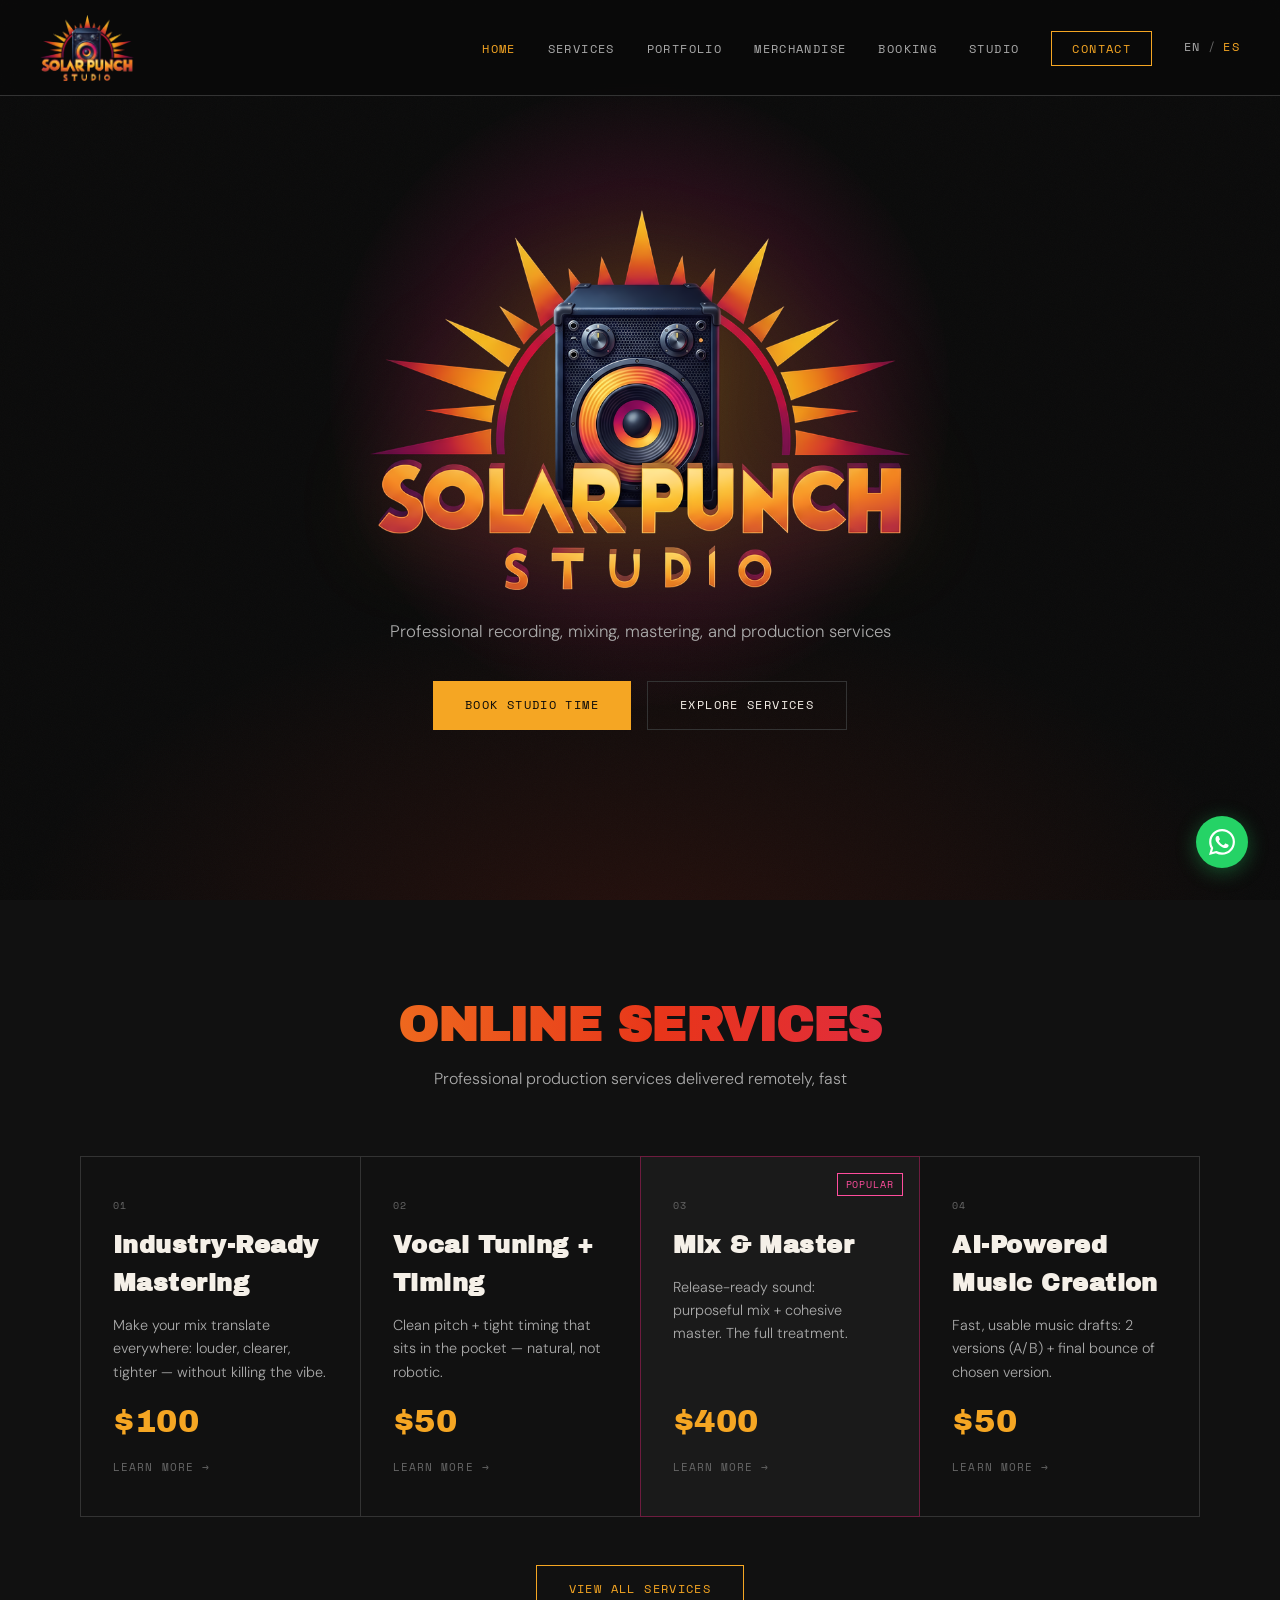
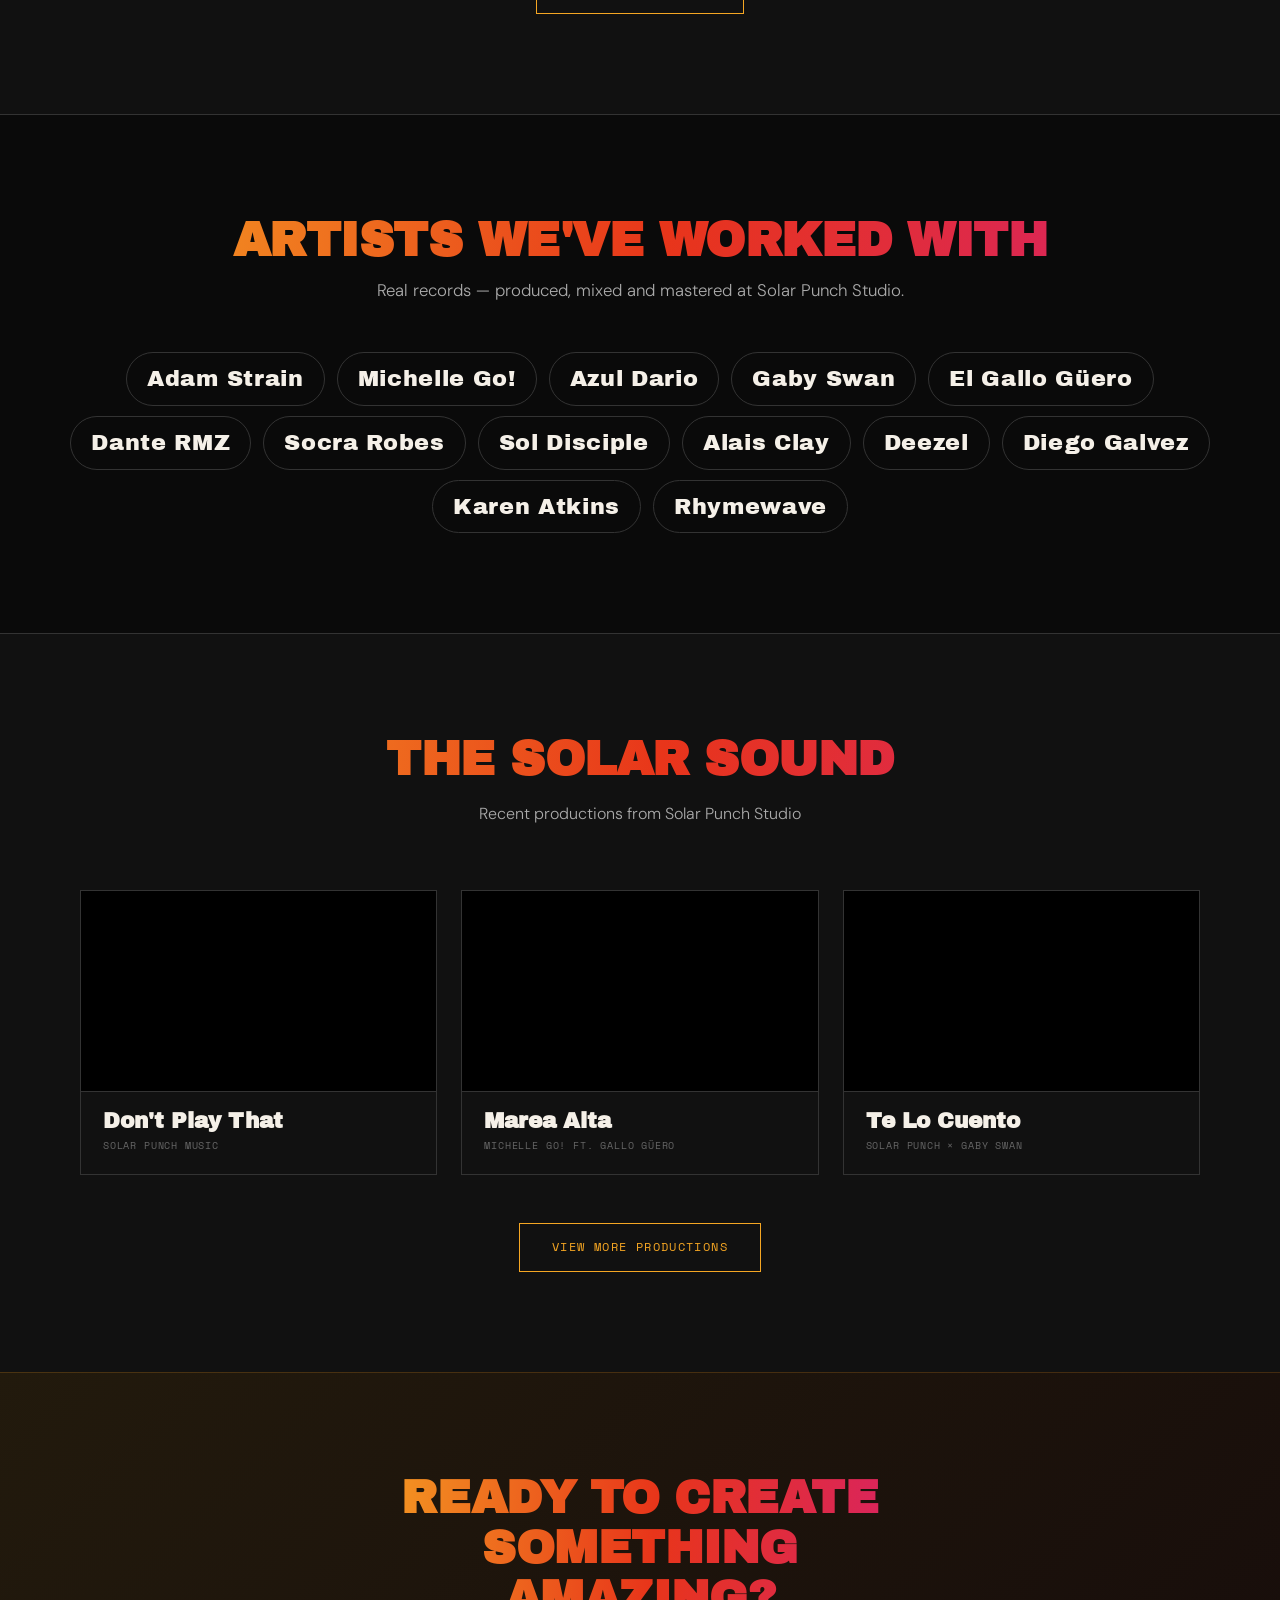
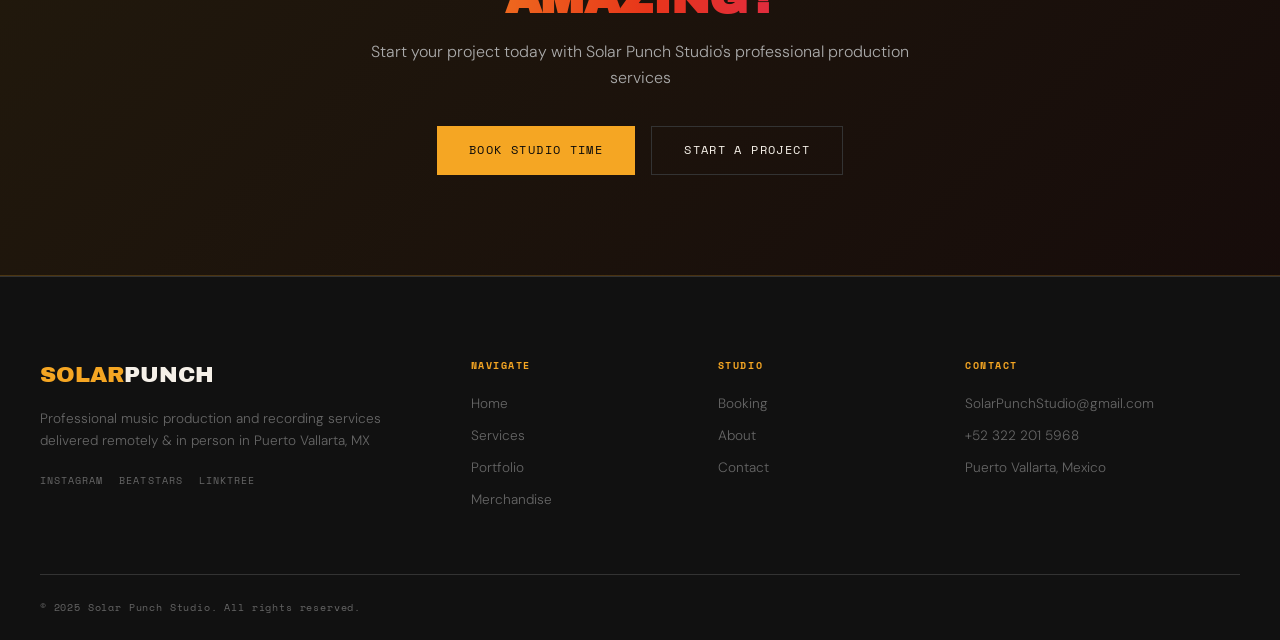
==== files/es/index.html @ df4751aa "Add Spanish mirror (/es/), EN/ES nav toggle, hreflang + sitemap - /es/ mirror of all 6 pages (Englis" ====
<!DOCTYPE html>
<html lang="es">
<head>
  <!-- SPANISH MIRROR — TODO: translate copy (currently English placeholder) -->
  <meta charset="UTF-8" />
  <meta name="viewport" content="width=device-width, initial-scale=1.0" />
  <link rel="canonical" href="https://solarpunchmusic.com/es/" />
  <link rel="alternate" hreflang="en" href="https://solarpunchmusic.com/" />
  <link rel="alternate" hreflang="es" href="https://solarpunchmusic.com/es/" />
  <link rel="alternate" hreflang="x-default" href="https://solarpunchmusic.com/" />
  <title>Solar Punch Studio — Professional Music Production | Puerto Vallarta</title>
  <meta name="description" content="Studio-quality beats, mixing, and mastering services. Remote & in-person production from Puerto Vallarta, MX. Hip-Hop, Música Mexicana, Pop, Indie, Trap & more." />
  <link rel="icon" href="../favicon.ico?v=2" sizes="any" />
  <link rel="icon" type="image/png" sizes="32x32" href="../favicon-32.png?v=2" />
  <link rel="icon" type="image/png" sizes="16x16" href="../favicon-16.png?v=2" />
  <link rel="apple-touch-icon" href="../apple-touch-icon.png?v=2" />
  <link rel="preconnect" href="https://fonts.googleapis.com" />
  <link rel="preconnect" href="https://fonts.gstatic.com" crossorigin />
  <link href="https://fonts.googleapis.com/css2?family=Archivo+Black&family=DM+Sans:ital,opsz,wght@0,9..40,300;0,9..40,400;0,9..40,500;1,9..40,300&family=Space+Mono:ital,wght@0,400;0,700;1,400&display=swap" rel="stylesheet" />
  <link rel="stylesheet" href="../style.css?v=2" />
  <style>
    .sound-card {
      border: 1px solid var(--border);
      background: var(--off-black);
      overflow: hidden;
      display: flex; flex-direction: column;
      transition: border-color var(--transition), transform var(--transition);
    }
    .sound-card:hover { border-color: var(--sun); transform: translateY(-4px); }
    .sound-video { position: relative; width: 100%; padding-top: 56.25%; background: #000; border-bottom: 1px solid var(--border); }
    .sound-video iframe { position: absolute; inset: 0; width: 100%; height: 100%; border: 0; }
    .sound-info { padding: 18px 22px 20px; }
    .sound-info h4 { font-family: var(--font-display); font-size: 1.35rem; line-height: 1.05; margin-bottom: 5px; }
    .sound-info p { font-family: var(--font-mono); font-size: 0.64rem; letter-spacing: 0.08em; color: var(--muted); text-transform: uppercase; }
    .artist-strip {
      display: flex; flex-wrap: wrap; justify-content: center;
      gap: 10px 12px; margin-top: 48px;
    }
    .artist-strip span {
      font-family: var(--font-display);
      font-size: 1.4rem; letter-spacing: 0.03em;
      color: var(--white);
      padding: 8px 20px;
      border: 1px solid var(--border);
      border-radius: 100px;
      transition: border-color var(--transition), color var(--transition);
    }
    .artist-strip span:hover { border-color: var(--sun); color: var(--sun); }
  </style>
</head>
<body>

  <!-- NAV -->
  <nav class="nav" id="nav">
    <a href="index.html" class="nav-logo" aria-label="Solar Punch Studio — home">
      <img src="../logo-full.png?v=2" alt="Solar Punch Studio" />
    </a>
    <button class="nav-toggle" id="navToggle" aria-label="Menu">
      <span></span><span></span><span></span>
    </button>
    <ul class="nav-links" id="navLinks">
      <li><a href="index.html" class="active">Home</a></li>
      <li><a href="services.html">Services</a></li>
      <li><a href="portfolio.html">Portfolio</a></li>
      <li><a href="https://www.supportthecreators.com" target="_blank" rel="noopener">Merchandise</a></li>
      <li><a href="booking.html">Booking</a></li>
      <li><a href="about.html">Studio</a></li>
      <li><a href="contact.html" class="nav-cta">Contact</a></li>
      <li class="nav-lang"><a href="../index.html">EN</a><span class="lang-sep">/</span><span class="lang-on">ES</span></li>
    </ul>
  </nav>

  <!-- HERO -->
  <section class="hero">
    <div class="hero-bg">
      <div class="hero-glow"></div>
      <div class="grain"></div>
    </div>
    <div class="hero-content">
      <h1 class="hero-title hero-logo">
        <img src="../logo-full.png?v=2" alt="Solar Punch Studio" width="540" height="380" />
      </h1>
      <p class="hero-sub">Professional recording, mixing, mastering, and production services</p>
      <div class="hero-actions">
        <a href="booking.html" class="btn btn-primary">Book Studio Time</a>
        <a href="services.html" class="btn btn-ghost">Explore Services</a>
      </div>
    </div>
  </section>

  <!-- SERVICES PREVIEW -->
  <div class="band-soft">
  <section class="section services-preview">
    <div class="section-header">
      <h2 class="section-title">Online Services</h2>
      <p class="section-sub">Professional production services delivered remotely, fast</p>
    </div>
    <div class="services-grid">
      <div class="service-card">
        <div class="service-num">01</div>
        <h3>Industry-Ready Mastering</h3>
        <p>Make your mix translate everywhere: louder, clearer, tighter — without killing the vibe.</p>
        <div class="service-price">$100</div>
        <a href="services.html" class="service-link">Learn more →</a>
      </div>
      <div class="service-card">
        <div class="service-num">02</div>
        <h3>Vocal Tuning + Timing</h3>
        <p>Clean pitch + tight timing that sits in the pocket — natural, not robotic.</p>
        <div class="service-price">$50</div>
        <a href="services.html" class="service-link">Learn more →</a>
      </div>
      <div class="service-card featured">
        <div class="service-num">03</div>
        <h3>Mix &amp; Master</h3>
        <p>Release-ready sound: purposeful mix + cohesive master. The full treatment.</p>
        <div class="service-price">$400</div>
        <a href="services.html" class="service-link">Learn more →</a>
      </div>
      <div class="service-card">
        <div class="service-num">04</div>
        <h3>AI-Powered Music Creation</h3>
        <p>Fast, usable music drafts: 2 versions (A/B) + final bounce of chosen version.</p>
        <div class="service-price">$50</div>
        <a href="services.html" class="service-link">Learn more →</a>
      </div>
    </div>
    <div class="section-cta">
      <a href="services.html" class="btn btn-outline">View All Services</a>
    </div>
  </section>
  </div>

  <!-- TRUSTED BY -->
  <section class="trusted">
    <div class="trusted-inner">
      <h2 class="section-title">Artists We've Worked With</h2>
      <p class="trusted-lead">Real records — produced, mixed and mastered at Solar Punch Studio.</p>
      <div class="artist-strip">
        <span>Adam Strain</span>
        <span>Michelle Go!</span>
        <span>Azul Dario</span>
        <span>Gaby Swan</span>
        <span>El Gallo Güero</span>
        <span>Dante RMZ</span>
        <span>Socra Robes</span>
        <span>Sol Disciple</span>
        <span>Alais Clay</span>
        <span>Deezel</span>
        <span>Diego Galvez</span>
        <span>Karen Atkins</span>
        <span>Rhymewave</span>
      </div>
    </div>
  </section>

  <!-- PORTFOLIO PREVIEW -->
  <div class="band-soft">
  <section class="section portfolio-preview">
    <div class="section-header">
      <h2 class="section-title">The Solar Sound</h2>
      <p class="section-sub">Recent productions from Solar Punch Studio</p>
    </div>
    <div class="portfolio-grid">
      <div class="sound-card">
        <div class="sound-video">
          <iframe src="https://www.youtube-nocookie.com/embed/-35cdhYy2c4" title="Don't Play That — Solar Punch Music" loading="lazy" allow="accelerometer; autoplay; clipboard-write; encrypted-media; gyroscope; picture-in-picture" allowfullscreen></iframe>
        </div>
        <div class="sound-info">
          <h4>Don't Play That</h4>
          <p>Solar Punch Music</p>
        </div>
      </div>
      <div class="sound-card">
        <div class="sound-video">
          <iframe src="https://www.youtube-nocookie.com/embed/tIAr6CQcJ4I" title="Marea Alta — Michelle Go! Ft. Gallo Güero" loading="lazy" allow="accelerometer; autoplay; clipboard-write; encrypted-media; gyroscope; picture-in-picture" allowfullscreen></iframe>
        </div>
        <div class="sound-info">
          <h4>Marea Alta</h4>
          <p>Michelle Go! Ft. Gallo Güero</p>
        </div>
      </div>
      <div class="sound-card">
        <div class="sound-video">
          <iframe src="https://www.youtube-nocookie.com/embed/Os_IXyhK_pM" title="Te Lo Cuento — Solar Punch x Gaby Swan x Azul Dario x El Gallo Güero" loading="lazy" allow="accelerometer; autoplay; clipboard-write; encrypted-media; gyroscope; picture-in-picture" allowfullscreen></iframe>
        </div>
        <div class="sound-info">
          <h4>Te Lo Cuento</h4>
          <p>Solar Punch × Gaby Swan</p>
        </div>
      </div>
    </div>
    <div class="section-cta">
      <a href="portfolio.html" class="btn btn-outline">View More Productions</a>
    </div>
  </section>
  </div>

  <!-- CTA BANNER -->
  <section class="cta-banner">
    <div class="cta-banner-inner">
      <h2>Ready to Create Something Amazing?</h2>
      <p>Start your project today with Solar Punch Studio's professional production services</p>
      <div class="cta-actions">
        <a href="booking.html" class="btn btn-primary">Book Studio Time</a>
        <a href="contact.html" class="btn btn-ghost">Start a Project</a>
      </div>
    </div>
  </section>

  <!-- FOOTER -->
  <footer class="footer">
    <div class="footer-inner">
      <div class="footer-brand">
        <span class="logo-solar">SOLAR</span><span class="logo-punch">PUNCH</span>
        <p>Professional music production and recording services delivered remotely &amp; in person in Puerto Vallarta, MX</p>
        <div class="footer-social">
          <a href="https://instagram.com/solarpunchstudio" target="_blank" rel="noopener">Instagram</a>
          <a href="https://beatstars.com/SolarPunchStudio" target="_blank" rel="noopener">BeatStars</a>
          <a href="https://linktr.ee/SolarPunch" target="_blank" rel="noopener">Linktree</a>
        </div>
      </div>
      <div class="footer-col">
        <h5>Navigate</h5>
        <ul>
          <li><a href="index.html">Home</a></li>
          <li><a href="services.html">Services</a></li>
          <li><a href="portfolio.html">Portfolio</a></li>
          <li><a href="https://www.supportthecreators.com" target="_blank" rel="noopener">Merchandise</a></li>
        </ul>
      </div>
      <div class="footer-col">
        <h5>Studio</h5>
        <ul>
          <li><a href="booking.html">Booking</a></li>
          <li><a href="about.html">About</a></li>
          <li><a href="contact.html">Contact</a></li>
        </ul>
      </div>
      <div class="footer-col">
        <h5>Contact</h5>
        <ul>
          <li><a href="mailto:SolarPunchStudio@gmail.com">SolarPunchStudio@gmail.com</a></li>
          <li><a href="https://wa.me/523222015968" target="_blank" rel="noopener">+52 322 201 5968</a></li>
          <li>Puerto Vallarta, Mexico</li>
        </ul>
      </div>
    </div>
    <div class="footer-bottom">
      <p>© 2025 Solar Punch Studio. All rights reserved.</p>
    </div>
  </footer>

  <!-- WHATSAPP FLOAT -->
  <a href="https://wa.me/523222015968?text=Hi%20Solar%20Punch%20Studio%2C%20I%27m%20interested%20in%20your%20services" class="wa-float" target="_blank" rel="noopener" aria-label="WhatsApp">
    <svg viewBox="0 0 24 24" fill="currentColor"><path d="M17.472 14.382c-.297-.149-1.758-.867-2.03-.967-.273-.099-.471-.148-.67.15-.197.297-.767.966-.94 1.164-.173.199-.347.223-.644.075-.297-.15-1.255-.463-2.39-1.475-.883-.788-1.48-1.761-1.653-2.059-.173-.297-.018-.458.13-.606.134-.133.298-.347.446-.52.149-.174.198-.298.298-.497.099-.198.05-.371-.025-.52-.075-.149-.669-1.612-.916-2.207-.242-.579-.487-.5-.669-.51-.173-.008-.371-.01-.57-.01-.198 0-.52.074-.792.372-.272.297-1.04 1.016-1.04 2.479 0 1.462 1.065 2.875 1.213 3.074.149.198 2.096 3.2 5.077 4.487.709.306 1.262.489 1.694.625.712.227 1.36.195 1.871.118.571-.085 1.758-.719 2.006-1.413.248-.694.248-1.289.173-1.413-.074-.124-.272-.198-.57-.347m-5.421 7.403h-.004a9.87 9.87 0 01-5.031-1.378l-.361-.214-3.741.982.998-3.648-.235-.374a9.86 9.86 0 01-1.51-5.26c.001-5.45 4.436-9.884 9.888-9.884 2.64 0 5.122 1.03 6.988 2.898a9.825 9.825 0 012.893 6.994c-.003 5.45-4.437 9.884-9.885 9.884m8.413-18.297A11.815 11.815 0 0012.05 0C5.495 0 .16 5.335.157 11.892c0 2.096.547 4.142 1.588 5.945L.057 24l6.305-1.654a11.882 11.882 0 005.683 1.448h.005c6.554 0 11.89-5.335 11.893-11.893a11.821 11.821 0 00-3.48-8.413z"/></svg>
  </a>

  <script src="../main.js?v=2"></script>
</body>
</html>
---- files/style.css ----
/* ============================================
   SOLAR PUNCH STUDIO — style.css
   ============================================ */

:root {
  --black:     #0a0a0a;
  --off-black: #111111;
  --dark:      #1a1a1a;
  --mid:       #2a2a2a;
  --border:    #333333;
  --muted:     #666666;
  --light:     #aaaaaa;
  --white:     #f5f0e8;
  --cream:     #ede8da;

  --sun:       #f5a623;
  --punch:     #e8351a;
  --gold:      #c9a84c;
  --magenta:   #d6206e;
  --magenta-lt:#ff4d9d;
  --glow:      rgba(245, 166, 35, 0.15);
  --grad-head: linear-gradient(95deg, #f5a623 0%, #e8351a 52%, #d6206e 100%);

  --font-display: 'Archivo Black', sans-serif;
  --font-mono:    'Space Mono', monospace;
  --font-body:    'DM Sans', sans-serif;

  --nav-h: 96px;
  --max-w: 1200px;
  --radius: 4px;
  --transition: 0.25s cubic-bezier(0.4, 0, 0.2, 1);
}

/* ── RESET ── */
*, *::before, *::after { box-sizing: border-box; margin: 0; padding: 0; }
html { scroll-behavior: smooth; font-size: 16px; }
body {
  background: var(--black);
  color: var(--white);
  font-family: var(--font-body);
  font-weight: 300;
  line-height: 1.6;
  overflow-x: hidden;
}
img { display: block; max-width: 100%; }
a { color: inherit; text-decoration: none; }
ul { list-style: none; }
button { cursor: pointer; border: none; background: none; font: inherit; }

/* ── BRAND GRADIENT HEADINGS (sun → punch → magenta, echoes the logo) ── */
.section-title,
.page-hero h1,
.cta-banner h2,
.portfolio-header h1,
.custom-head h2,
.faq-section h2,
.about-intro-text h2 {
  background: var(--grad-head);
  -webkit-background-clip: text;
          background-clip: text;
  -webkit-text-fill-color: transparent;
  color: transparent;
  text-transform: uppercase;
  letter-spacing: -0.01em;
}

/* ── NAV ── */
.nav {
  position: fixed; top: 0; left: 0; right: 0; z-index: 100;
  height: var(--nav-h);
  display: flex; align-items: center; justify-content: space-between;
  padding: 0 40px;
  background: rgba(10, 10, 10, 0.92);
  backdrop-filter: blur(12px);
  border-bottom: 1px solid var(--border);
  transition: background var(--transition);
}
.nav-logo {
  font-family: var(--font-display);
  font-size: 1.6rem;
  letter-spacing: 0.04em;
}
.logo-solar { color: var(--sun); }
.logo-punch { color: var(--white); }
.nav-logo img { height: 66px; width: auto; display: block; }

.nav-links {
  display: flex; align-items: center; gap: 32px;
}
.nav-links a {
  font-family: var(--font-mono);
  font-size: 0.72rem;
  letter-spacing: 0.12em;
  text-transform: uppercase;
  color: var(--light);
  transition: color var(--transition);
}
.nav-links a:hover,
.nav-links a.active { color: var(--sun); }

.nav-cta {
  padding: 8px 20px;
  border: 1px solid var(--sun) !important;
  color: var(--sun) !important;
  transition: background var(--transition), color var(--transition) !important;
}
.nav-cta:hover {
  background: var(--sun) !important;
  color: var(--black) !important;
}

/* EN / ES language toggle */
.nav-lang {
  display: flex; align-items: center; gap: 7px;
  font-family: var(--font-mono);
  font-size: 0.72rem;
  letter-spacing: 0.12em;
}
.nav-lang a { color: var(--light); transition: color var(--transition); }
.nav-lang a:hover { color: var(--sun); }
.nav-lang .lang-on { color: var(--sun); }
.nav-lang .lang-sep { color: var(--muted); }

.nav-toggle { display: none; flex-direction: column; gap: 5px; }
.nav-toggle span {
  display: block; width: 24px; height: 2px;
  background: var(--white);
  transition: transform var(--transition), opacity var(--transition);
}

/* ── HERO ── */
.hero {
  position: relative;
  min-height: 100vh;
  display: flex; align-items: center;
  padding: calc(var(--nav-h) + 60px) 40px 80px;
  overflow: hidden;
}
.hero-bg {
  position: absolute; inset: 0; z-index: 0;
  background: radial-gradient(ellipse 70% 55% at 50% 105%, rgba(232,53,26,0.12) 0%, transparent 70%),
              var(--black);
}
/* Soft pulsing glow centered directly behind the hero logo */
.hero-glow {
  position: absolute; top: 44%; left: 50%;
  transform: translate(-50%, -50%);
  width: min(64vw, 620px); aspect-ratio: 1 / 1;
  border-radius: 50%;
  background: radial-gradient(circle, rgba(245,166,35,0.22) 0%, rgba(214,32,110,0.13) 48%, transparent 72%);
  z-index: 0; pointer-events: none;
  animation: glow-pulse 6s ease-in-out infinite;
}
@keyframes glow-pulse {
  0%, 100% { opacity: 0.78; transform: translate(-50%, -50%) scale(1); }
  50%      { opacity: 1;    transform: translate(-50%, -50%) scale(1.06); }
}
.sun-circle {
  position: absolute;
  right: 5%; top: 50%; transform: translateY(-50%);
  width: min(45vw, 520px); height: min(45vw, 520px);
  border-radius: 50%;
  background: radial-gradient(circle, rgba(245,166,35,0.18) 0%, rgba(245,166,35,0.06) 40%, transparent 70%);
  border: 1px solid rgba(245,166,35,0.12);
  animation: pulse-sun 6s ease-in-out infinite;
}
.sun-rays {
  position: absolute;
  right: 5%; top: 50%; transform: translateY(-50%);
  width: min(45vw, 520px); height: min(45vw, 520px);
  border-radius: 50%;
  background: conic-gradient(
    transparent 0deg, rgba(245,166,35,0.04) 10deg, transparent 20deg,
    transparent 40deg, rgba(245,166,35,0.04) 50deg, transparent 60deg,
    transparent 80deg, rgba(245,166,35,0.04) 90deg, transparent 100deg,
    transparent 120deg, rgba(245,166,35,0.04) 130deg, transparent 140deg,
    transparent 160deg, rgba(245,166,35,0.04) 170deg, transparent 180deg,
    transparent 200deg, rgba(245,166,35,0.04) 210deg, transparent 220deg,
    transparent 240deg, rgba(245,166,35,0.04) 250deg, transparent 260deg,
    transparent 280deg, rgba(245,166,35,0.04) 290deg, transparent 300deg,
    transparent 320deg, rgba(245,166,35,0.04) 330deg, transparent 340deg,
    transparent 360deg
  );
  animation: spin-rays 40s linear infinite;
}
.grain {
  position: absolute; inset: 0; z-index: 1; opacity: 0.025;
  background-image: url("data:image/svg+xml,%3Csvg viewBox='0 0 256 256' xmlns='http://www.w3.org/2000/svg'%3E%3Cfilter id='noise'%3E%3CfeTurbulence type='fractalNoise' baseFrequency='0.9' numOctaves='4' stitchTiles='stitch'/%3E%3C/filter%3E%3Crect width='100%25' height='100%25' filter='url(%23noise)'/%3E%3C/svg%3E");
  background-size: 200px;
  pointer-events: none;
}

.hero-content {
  position: relative; z-index: 2;
  max-width: 760px;
  margin: 0 auto;
  text-align: center;
}
.hero-eyebrow {
  font-family: var(--font-mono);
  font-size: 0.72rem;
  letter-spacing: 0.2em;
  text-transform: uppercase;
  color: var(--sun);
  margin-bottom: 16px;
  animation: fade-up 0.8s 0.1s both;
}
.hero-title {
  font-family: var(--font-display);
  line-height: 0.9;
  margin-bottom: 24px;
}
.hero-logo { margin-bottom: 28px; }
.hero-logo img {
  width: min(540px, 86vw);
  height: auto;
  margin: 0 auto;
  animation: fade-up 0.8s 0.2s both;
  filter: drop-shadow(0 12px 44px rgba(245,166,35,0.14));
}
.hero-line-1 {
  display: block;
  font-size: clamp(5rem, 14vw, 11rem);
  color: var(--sun);
  animation: fade-up 0.8s 0.2s both;
}
.hero-line-2 {
  display: block;
  font-size: clamp(5rem, 14vw, 11rem);
  color: var(--white);
  animation: fade-up 0.8s 0.3s both;
}
.hero-line-3 {
  display: block;
  font-size: clamp(2rem, 5.5vw, 4.5rem);
  color: var(--muted);
  letter-spacing: 0.35em;
  animation: fade-up 0.8s 0.4s both;
}
.hero-sub {
  font-size: 1.05rem;
  color: var(--light);
  margin-bottom: 36px;
  font-weight: 300;
  animation: fade-up 0.8s 0.5s both;
}
.hero-actions {
  display: flex; gap: 16px; flex-wrap: wrap;
  justify-content: center;
  margin-bottom: 36px;
  animation: fade-up 0.8s 0.6s both;
}
.hero-tags {
  display: flex; flex-wrap: wrap; gap: 8px;
  animation: fade-up 0.8s 0.7s both;
}
.hero-tags span {
  font-family: var(--font-mono);
  font-size: 0.65rem;
  letter-spacing: 0.1em;
  text-transform: uppercase;
  padding: 5px 12px;
  border: 1px solid var(--border);
  color: var(--muted);
}

.hero-scroll {
  position: absolute; bottom: 40px; left: 40px; z-index: 2;
  font-family: var(--font-mono);
  font-size: 0.6rem;
  letter-spacing: 0.25em;
  color: var(--muted);
  writing-mode: vertical-rl;
  animation: fade-in 1s 1s both;
}
.hero-scroll::after {
  content: '';
  display: block;
  width: 1px; height: 48px;
  background: var(--border);
  margin: 12px auto 0;
}

/* ── BUTTONS ── */
.btn {
  display: inline-flex; align-items: center;
  font-family: var(--font-mono);
  font-size: 0.72rem;
  letter-spacing: 0.12em;
  text-transform: uppercase;
  padding: 14px 32px;
  transition: all var(--transition);
  white-space: nowrap;
}
.btn-primary {
  background: var(--sun);
  color: var(--black);
}
.btn-primary:hover {
  background: #f0b544;
  transform: translateY(-1px);
}
.btn-ghost {
  border: 1px solid var(--border);
  color: var(--white);
}
.btn-ghost:hover {
  border-color: var(--sun);
  color: var(--sun);
}
.btn-outline {
  border: 1px solid var(--sun);
  color: var(--sun);
}
.btn-outline:hover {
  background: var(--sun);
  color: var(--black);
}

/* ── BADGES ── */
.badges {
  display: flex; align-items: center; justify-content: center;
  flex-wrap: wrap; gap: 0;
  background: var(--off-black);
  border-top: 1px solid var(--border);
  border-bottom: 1px solid var(--border);
  padding: 20px 40px;
  overflow: hidden;
}
.badge-item {
  display: flex; align-items: center; gap: 10px;
  padding: 8px 24px;
  font-family: var(--font-mono);
  font-size: 0.68rem;
  letter-spacing: 0.1em;
  text-transform: uppercase;
  color: var(--light);
}
.badge-icon { color: var(--sun); font-size: 0.9rem; }
.badge-divider { color: var(--border); padding: 0 8px; }

/* ── SECTIONS ── */
.section {
  padding: 100px 40px;
  max-width: var(--max-w);
  margin: 0 auto;
}
.section-header { text-align: center; margin-bottom: 64px; }
.section-label {
  font-family: var(--font-mono);
  font-size: 0.68rem;
  letter-spacing: 0.2em;
  text-transform: uppercase;
  color: var(--sun);
  margin-bottom: 12px;
}
.section-title {
  font-family: var(--font-display);
  font-size: clamp(1.9rem, 4vw, 3rem);
  line-height: 1.05;
  margin-bottom: 16px;
}
.section-sub {
  color: var(--light);
  font-weight: 300;
  font-size: 1rem;
}
.section-cta { text-align: center; margin-top: 48px; }

/* Full-width tonal band for section rhythm */
.band-soft { background: var(--off-black); }
.band-glow { background: radial-gradient(ellipse 70% 80% at 50% 45%, rgba(214,32,110,0.06) 0%, transparent 70%); }

/* ── SERVICES GRID ── */
.services-grid {
  display: grid;
  grid-template-columns: repeat(auto-fit, minmax(260px, 1fr));
  gap: 1px;
  background: var(--border);
  border: 1px solid var(--border);
}
.service-card {
  background: var(--off-black);
  padding: 40px 32px;
  display: flex; flex-direction: column; gap: 12px;
  transition: background var(--transition);
  position: relative;
}
.service-card:hover { background: var(--dark); }
.service-card.featured {
  background: var(--dark);
  border: 1px solid rgba(214,32,110,0.45);
  margin: -1px;
  z-index: 1;
}
.service-card.featured::before {
  content: 'Popular';
  position: absolute; top: 16px; right: 16px;
  font-family: var(--font-mono);
  font-size: 0.6rem;
  letter-spacing: 0.1em;
  text-transform: uppercase;
  color: var(--magenta-lt);
  border: 1px solid var(--magenta-lt);
  padding: 3px 8px;
}
.service-num {
  font-family: var(--font-mono);
  font-size: 0.65rem;
  color: var(--muted);
  letter-spacing: 0.1em;
}
.service-card h3 {
  font-family: var(--font-display);
  font-size: 1.5rem;
  letter-spacing: 0.02em;
  color: var(--white);
}
.service-card p {
  font-size: 0.9rem;
  color: var(--light);
  line-height: 1.6;
  flex: 1;
}
.service-price {
  font-family: var(--font-display);
  font-size: 2rem;
  color: var(--sun);
  letter-spacing: 0.02em;
}
.service-link {
  font-family: var(--font-mono);
  font-size: 0.68rem;
  letter-spacing: 0.1em;
  text-transform: uppercase;
  color: var(--muted);
  transition: color var(--transition);
}
.service-link:hover { color: var(--sun); }

/* ── ABOUT STRIP ── */
.about-strip {
  background: var(--off-black);
  border-top: 1px solid var(--border);
  border-bottom: 1px solid var(--border);
  padding: 100px 40px;
}
.about-strip-inner {
  max-width: var(--max-w);
  margin: 0 auto;
  display: grid;
  grid-template-columns: 1fr 1fr;
  gap: 80px;
  align-items: center;
}
.about-strip-text { display: flex; flex-direction: column; gap: 24px; }
.about-strip-text h2 {
  font-family: var(--font-display);
  font-size: clamp(2rem, 4vw, 3.2rem);
  line-height: 1.1;
}
.about-strip-text p {
  color: var(--light);
  font-weight: 300;
  line-height: 1.7;
}
.about-stats {
  display: flex; gap: 40px;
  padding: 24px 0;
  border-top: 1px solid var(--border);
  border-bottom: 1px solid var(--border);
}
.stat { display: flex; flex-direction: column; gap: 4px; }
.stat-num {
  font-family: var(--font-display);
  font-size: 2.5rem;
  color: var(--sun);
  line-height: 1;
}
.stat-label {
  font-family: var(--font-mono);
  font-size: 0.62rem;
  letter-spacing: 0.12em;
  text-transform: uppercase;
  color: var(--muted);
}

/* VINYL */
.about-strip-visual {
  display: flex; align-items: center; justify-content: center;
}
.vinyl-wrap {
  position: relative;
  width: 320px; height: 320px;
}
.vinyl {
  width: 100%; height: 100%;
  border-radius: 50%;
  background: radial-gradient(circle at center, #1a1a1a 0%, #0d0d0d 30%, #1a1a1a 31%, #111 35%, #1a1a1a 36%, #111 55%, #1a1a1a 56%, #0d0d0d 100%);
  box-shadow: 0 0 60px rgba(245,166,35,0.1), inset 0 0 40px rgba(0,0,0,0.5);
  animation: spin-vinyl 8s linear infinite;
  display: flex; align-items: center; justify-content: center;
  border: 2px solid var(--border);
}
.vinyl-label {
  width: 110px; height: 110px;
  border-radius: 50%;
  background: radial-gradient(circle, var(--sun) 0%, #c8841a 100%);
  display: flex; flex-direction: column;
  align-items: center; justify-content: center;
  font-family: var(--font-display);
  font-size: 1rem;
  color: var(--black);
  letter-spacing: 0.06em;
  line-height: 1.1;
  box-shadow: 0 0 20px rgba(245,166,35,0.3);
  animation: counter-spin 8s linear infinite;
}
.vinyl-label span { display: block; text-align: center; }

/* ── TRUSTED BY (home) ── */
.trusted {
  background: transparent;
  border-top: 1px solid var(--border);
  border-bottom: 1px solid var(--border);
  padding: 100px 40px;
}
.trusted-inner { max-width: var(--max-w); margin: 0 auto; text-align: center; }
.trusted-inner > .section-title { margin-bottom: 12px; }
.trusted-lead { color: var(--light); font-weight: 300; font-size: 1.05rem; }
.trusted-cols {
  display: grid; grid-template-columns: repeat(3, 1fr);
  gap: 48px; margin-top: 56px;
}
.trusted-col h3 {
  font-family: var(--font-display);
  font-size: 1.7rem;
  color: var(--sun);
  letter-spacing: 0.02em;
  margin-bottom: 12px;
}
.trusted-col p { color: var(--light); font-weight: 300; line-height: 1.6; font-size: 0.95rem; }
@media (max-width: 800px) {
  .trusted { padding: 72px 24px; }
  .trusted-cols { grid-template-columns: 1fr; gap: 36px; }
}

/* ── PORTFOLIO GRID ── */
.portfolio-grid {
  display: grid;
  grid-template-columns: repeat(auto-fit, minmax(300px, 1fr));
  gap: 24px;
}
.portfolio-card {
  border: 1px solid var(--border);
  overflow: hidden;
  transition: border-color var(--transition), transform var(--transition);
}
.portfolio-card:hover {
  border-color: var(--sun);
  transform: translateY(-4px);
}
.portfolio-art {
  height: 200px;
  display: flex; align-items: flex-end; padding: 16px;
}
.portfolio-art span {
  font-family: var(--font-mono);
  font-size: 0.6rem;
  letter-spacing: 0.15em;
  text-transform: uppercase;
  color: rgba(255,255,255,0.6);
  background: rgba(0,0,0,0.4);
  padding: 4px 8px;
}
.portfolio-info { padding: 20px 24px; }
.portfolio-info h4 {
  font-family: var(--font-display);
  font-size: 1.3rem;
  margin-bottom: 6px;
}
.portfolio-info p {
  font-family: var(--font-mono);
  font-size: 0.65rem;
  letter-spacing: 0.08em;
  color: var(--muted);
}

/* ── CTA BANNER ── */
.cta-banner {
  background: linear-gradient(135deg, rgba(245,166,35,0.1) 0%, rgba(232,53,26,0.06) 100%);
  border-top: 1px solid rgba(245,166,35,0.2);
  border-bottom: 1px solid rgba(245,166,35,0.2);
  padding: 100px 40px;
  text-align: center;
}
.cta-banner-inner { max-width: 600px; margin: 0 auto; }
.cta-banner h2 {
  font-family: var(--font-display);
  font-size: clamp(1.8rem, 4vw, 2.9rem);
  line-height: 1.08;
  margin-bottom: 16px;
}
.cta-banner p { color: var(--light); margin-bottom: 36px; }
.cta-actions { display: flex; gap: 16px; justify-content: center; flex-wrap: wrap; }

/* ── FOOTER ── */
.footer {
  background: var(--off-black);
  border-top: 1px solid var(--border);
  padding: 80px 40px 0;
}
.footer-inner {
  max-width: var(--max-w);
  margin: 0 auto;
  display: grid;
  grid-template-columns: 2fr 1fr 1fr 1.5fr;
  gap: 64px;
  padding-bottom: 64px;
}
.footer-brand .logo-solar { font-family: var(--font-display); font-size: 1.4rem; color: var(--sun); }
.footer-brand .logo-punch { font-family: var(--font-display); font-size: 1.4rem; }
.footer-brand p {
  margin-top: 16px;
  font-size: 0.85rem;
  color: var(--muted);
  line-height: 1.6;
}
.footer-social {
  display: flex; gap: 16px; margin-top: 20px; flex-wrap: wrap;
}
.footer-social a {
  font-family: var(--font-mono);
  font-size: 0.65rem;
  letter-spacing: 0.1em;
  text-transform: uppercase;
  color: var(--muted);
  transition: color var(--transition);
}
.footer-social a:hover { color: var(--sun); }

.footer-col h5 {
  font-family: var(--font-mono);
  font-size: 0.65rem;
  letter-spacing: 0.15em;
  text-transform: uppercase;
  color: var(--sun);
  margin-bottom: 20px;
}
.footer-col ul { display: flex; flex-direction: column; gap: 10px; }
.footer-col a, .footer-col li {
  font-size: 0.85rem;
  color: var(--muted);
  transition: color var(--transition);
}
.footer-col a:hover { color: var(--white); }

.footer-bottom {
  max-width: var(--max-w);
  margin: 0 auto;
  padding: 24px 0;
  border-top: 1px solid var(--border);
  display: flex; justify-content: space-between; align-items: center;
  flex-wrap: wrap; gap: 12px;
}
.footer-bottom p {
  font-family: var(--font-mono);
  font-size: 0.65rem;
  letter-spacing: 0.08em;
  color: var(--muted);
}
.footer-bottom-links {
  display: flex; gap: 24px;
}
.footer-bottom-links a {
  font-family: var(--font-mono);
  font-size: 0.65rem;
  letter-spacing: 0.08em;
  text-transform: uppercase;
  color: var(--muted);
  transition: color var(--transition);
}
.footer-bottom-links a:hover { color: var(--sun); }

/* ── WHATSAPP FLOAT ── */
.wa-float {
  position: fixed; bottom: 32px; right: 32px; z-index: 99;
  width: 52px; height: 52px;
  background: #25D366;
  border-radius: 50%;
  display: flex; align-items: center; justify-content: center;
  color: #fff;
  box-shadow: 0 4px 20px rgba(37, 211, 102, 0.35);
  transition: transform var(--transition), box-shadow var(--transition);
}
.wa-float:hover {
  transform: scale(1.08);
  box-shadow: 0 6px 28px rgba(37, 211, 102, 0.5);
}
.wa-float svg { width: 26px; height: 26px; }

/* ── PAGE HERO (inner pages) ── */
.page-hero {
  padding: calc(var(--nav-h) + 60px) 40px 60px;
  max-width: var(--max-w);
  margin: 0 auto;
  border-bottom: 1px solid var(--border);
}
.page-hero .section-label { margin-bottom: 12px; }
.page-hero h1 {
  font-family: var(--font-display);
  font-size: clamp(2.4rem, 6vw, 4.4rem);
  line-height: 1;
  margin-bottom: 20px;
}
.page-hero p {
  color: var(--light);
  font-size: 1.05rem;
  font-weight: 300;
  max-width: 560px;
}

/* ── CONTACT FORM ── */
.form-grid {
  display: grid;
  grid-template-columns: 1fr 1fr;
  gap: 24px;
}
.form-group {
  display: flex; flex-direction: column; gap: 8px;
}
.form-group.full { grid-column: 1 / -1; }
.form-group label {
  font-family: var(--font-mono);
  font-size: 0.65rem;
  letter-spacing: 0.12em;
  text-transform: uppercase;
  color: var(--muted);
}
.form-group input,
.form-group select,
.form-group textarea {
  background: var(--dark);
  border: 1px solid var(--border);
  color: var(--white);
  padding: 14px 16px;
  font-family: var(--font-body);
  font-size: 0.9rem;
  outline: none;
  transition: border-color var(--transition);
  border-radius: var(--radius);
}
.form-group input:focus,
.form-group select:focus,
.form-group textarea:focus {
  border-color: var(--sun);
}
.form-group textarea { resize: vertical; min-height: 120px; }
.form-group select option { background: var(--dark); }

/* ── ANIMATIONS ── */
@keyframes fade-up {
  from { opacity: 0; transform: translateY(24px); }
  to   { opacity: 1; transform: translateY(0); }
}
@keyframes fade-in {
  from { opacity: 0; }
  to   { opacity: 1; }
}
@keyframes pulse-sun {
  0%, 100% { transform: translateY(-50%) scale(1); opacity: 1; }
  50%       { transform: translateY(-50%) scale(1.04); opacity: 0.8; }
}
@keyframes spin-rays {
  from { transform: translateY(-50%) rotate(0deg); }
  to   { transform: translateY(-50%) rotate(360deg); }
}
@keyframes spin-vinyl {
  from { transform: rotate(0deg); }
  to   { transform: rotate(360deg); }
}
@keyframes counter-spin {
  from { transform: rotate(0deg); }
  to   { transform: rotate(-360deg); }
}

/* ── RESPONSIVE ── */
@media (max-width: 900px) {
  :root { --nav-h: 80px; }
  .nav { padding: 0 24px; }
  .nav-logo img { height: 54px; }
  .nav-links {
    display: none;
    position: fixed; inset: 0; top: var(--nav-h);
    background: var(--off-black);
    flex-direction: column; align-items: center; justify-content: center;
    gap: 32px;
    border-top: 1px solid var(--border);
  }
  .nav-links.open { display: flex; }
  .nav-links a { font-size: 0.9rem; }
  .nav-toggle { display: flex; }

  .hero { padding: calc(var(--nav-h) + 40px) 24px 60px; }
  .hero-scroll { display: none; }

  .badges { padding: 16px 24px; gap: 4px; }
  .badge-divider { display: none; }

  .section { padding: 72px 24px; }

  .about-strip { padding: 72px 24px; }
  .about-strip-inner { grid-template-columns: 1fr; gap: 48px; }
  .vinyl-wrap { width: 240px; height: 240px; }

  .footer-inner { grid-template-columns: 1fr 1fr; gap: 40px; }

  .form-grid { grid-template-columns: 1fr; }
  .form-group.full { grid-column: 1; }
}

@media (max-width: 600px) {
  .hero-line-1, .hero-line-2 { font-size: clamp(4rem, 20vw, 6rem); }
  .footer-inner { grid-template-columns: 1fr; }
  .cta-actions { flex-direction: column; align-items: center; }
  .hero-actions { flex-direction: column; }
  .about-strip-visual { display: none; }
}
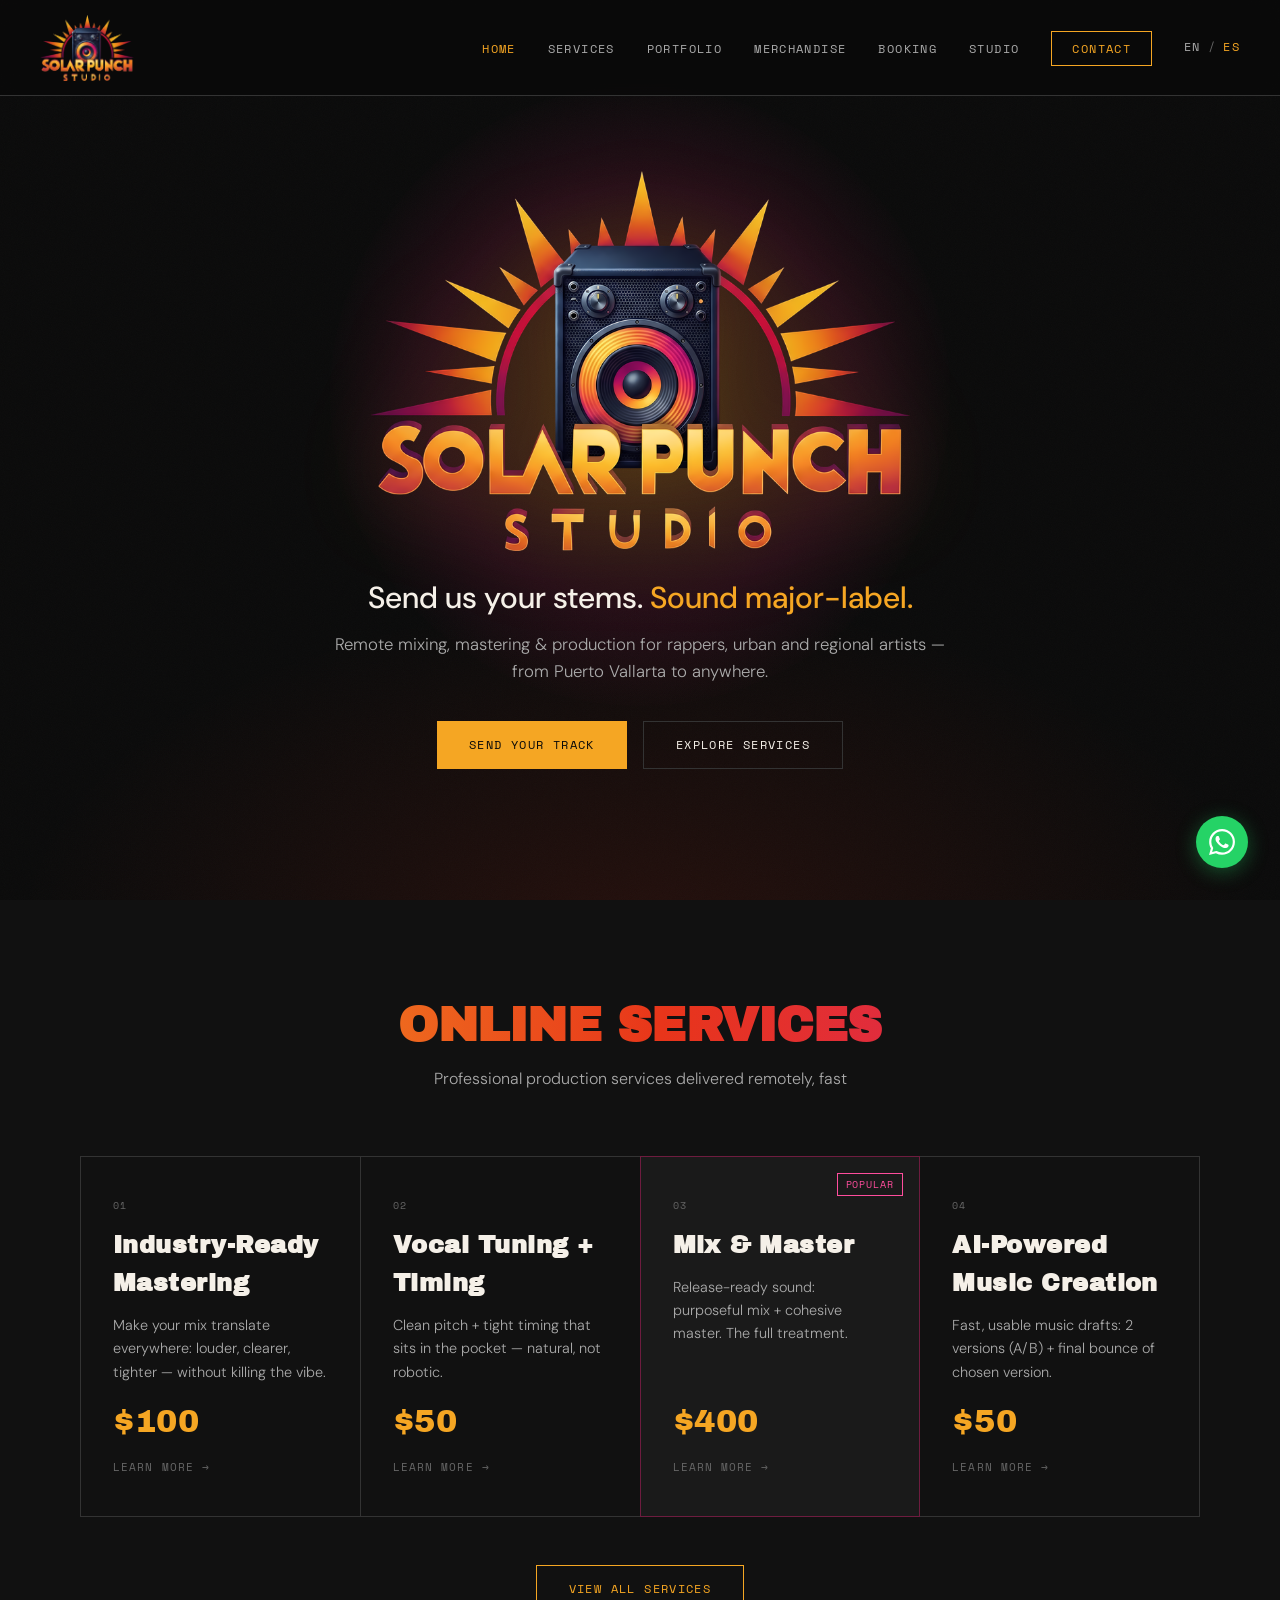
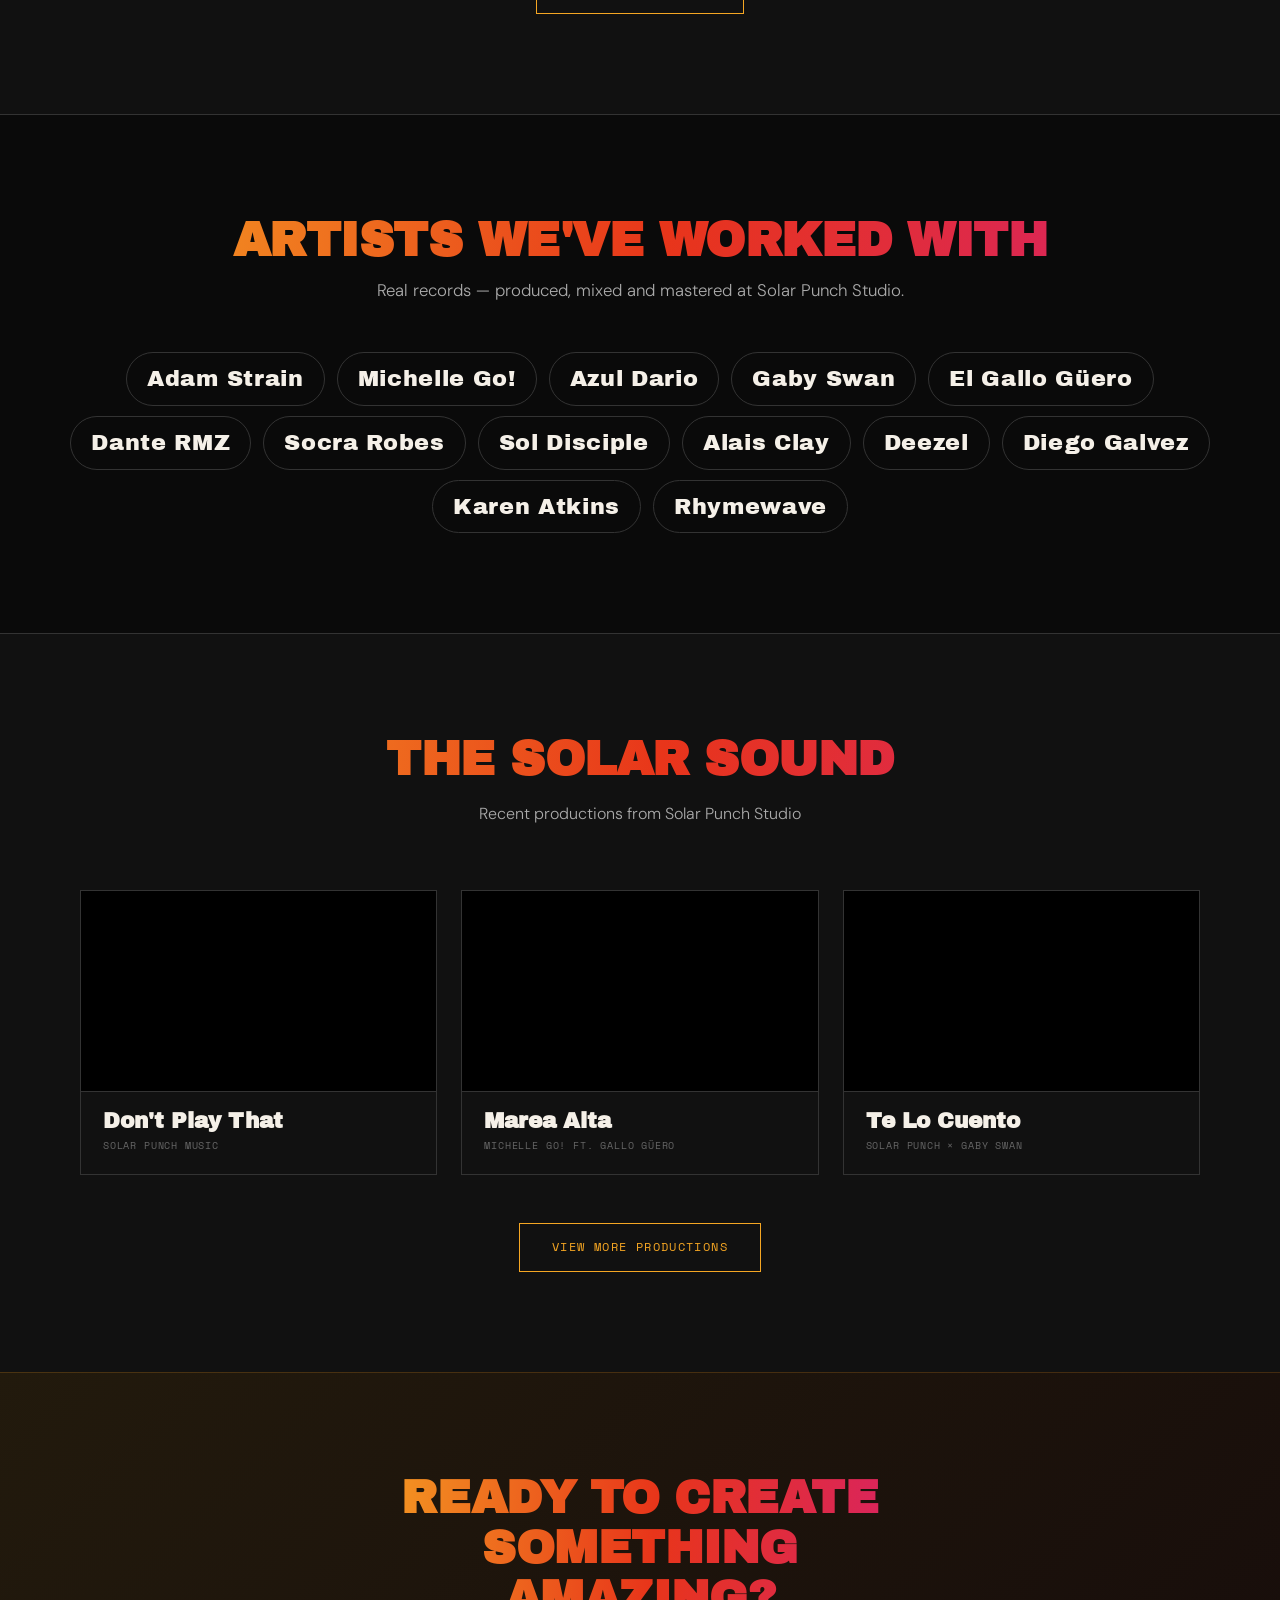
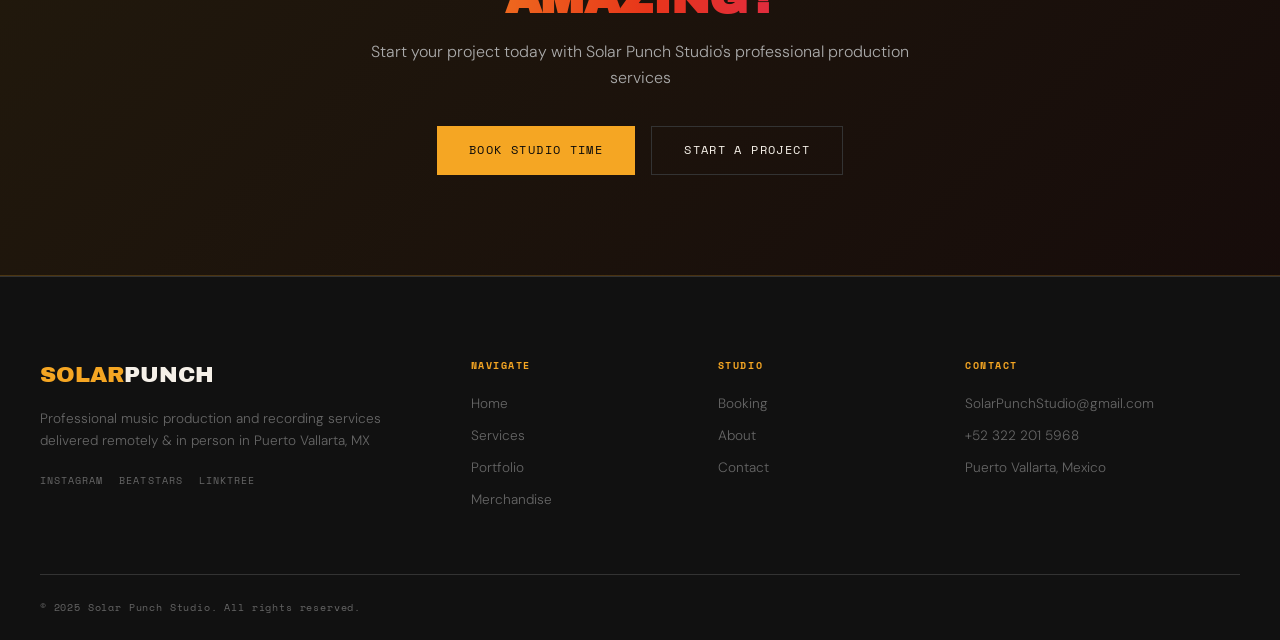
==== commit 0c11d938: "Reposition hero + on-page SEO (titles/meta) - Hero rewrite (Option A): "Send us your stems. Sound ma" ====
--- a/files/es/index.html
+++ b/files/es/index.html
@@ -8,8 +8,8 @@
   <link rel="alternate" hreflang="en" href="https://solarpunchmusic.com/" />
   <link rel="alternate" hreflang="es" href="https://solarpunchmusic.com/es/" />
   <link rel="alternate" hreflang="x-default" href="https://solarpunchmusic.com/" />
-  <title>Solar Punch Studio — Professional Music Production | Puerto Vallarta</title>
-  <meta name="description" content="Studio-quality beats, mixing, and mastering services. Remote & in-person production from Puerto Vallarta, MX. Hip-Hop, Música Mexicana, Pop, Indie, Trap & more." />
+  <title>Mix &amp; Master for Rappers, Urban &amp; Regional Artists | Solar Punch</title>
+  <meta name="description" content="Remote mixing, mastering and production for rappers, urban and regional artists. Send your stems and sound major-label — from Puerto Vallarta, worldwide." />
   <link rel="icon" href="../favicon.ico?v=2" sizes="any" />
   <link rel="icon" type="image/png" sizes="32x32" href="../favicon-32.png?v=2" />
   <link rel="icon" type="image/png" sizes="16x16" href="../favicon-16.png?v=2" />
@@ -80,9 +80,10 @@
       <h1 class="hero-title hero-logo">
         <img src="../logo-full.png?v=2" alt="Solar Punch Studio" width="540" height="380" />
       </h1>
-      <p class="hero-sub">Professional recording, mixing, mastering, and production services</p>
+      <p class="hero-tagline">Send us your stems. <b>Sound major-label.</b></p>
+      <p class="hero-sub">Remote mixing, mastering &amp; production for rappers, urban and regional artists — from Puerto Vallarta to anywhere.</p>
       <div class="hero-actions">
-        <a href="booking.html" class="btn btn-primary">Book Studio Time</a>
+        <a href="contact.html" class="btn btn-primary">Send Your Track</a>
         <a href="services.html" class="btn btn-ghost">Explore Services</a>
       </div>
     </div>
--- a/files/style.css
+++ b/files/style.css
@@ -237,10 +237,21 @@
   letter-spacing: 0.35em;
   animation: fade-up 0.8s 0.4s both;
 }
+.hero-tagline {
+  font-family: var(--font-body);
+  font-size: clamp(1.3rem, 2.6vw, 1.9rem);
+  font-weight: 500;
+  color: var(--white);
+  line-height: 1.25;
+  margin-bottom: 14px;
+  animation: fade-up 0.8s 0.4s both;
+}
+.hero-tagline b { color: var(--sun); font-weight: 500; }
 .hero-sub {
   font-size: 1.05rem;
   color: var(--light);
-  margin-bottom: 36px;
+  max-width: 620px;
+  margin: 0 auto 36px;
   font-weight: 300;
   animation: fade-up 0.8s 0.5s both;
 }
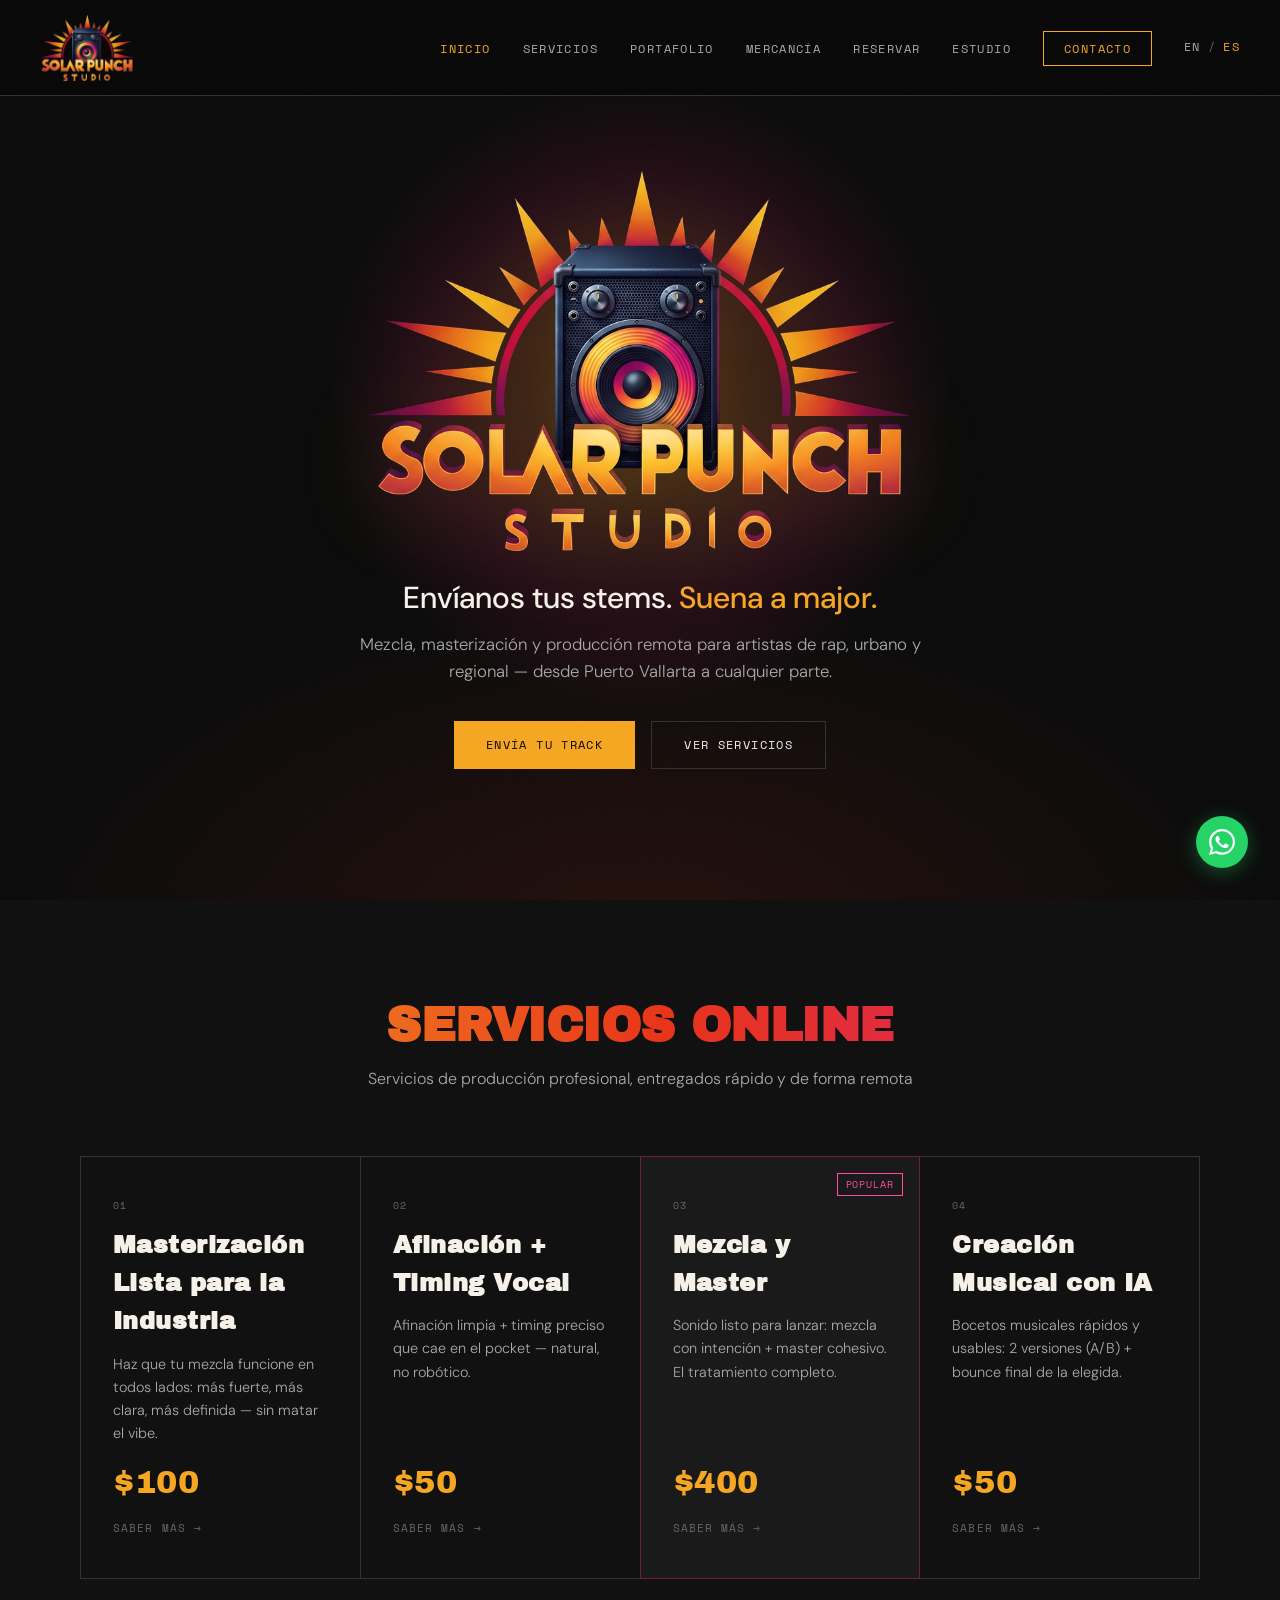
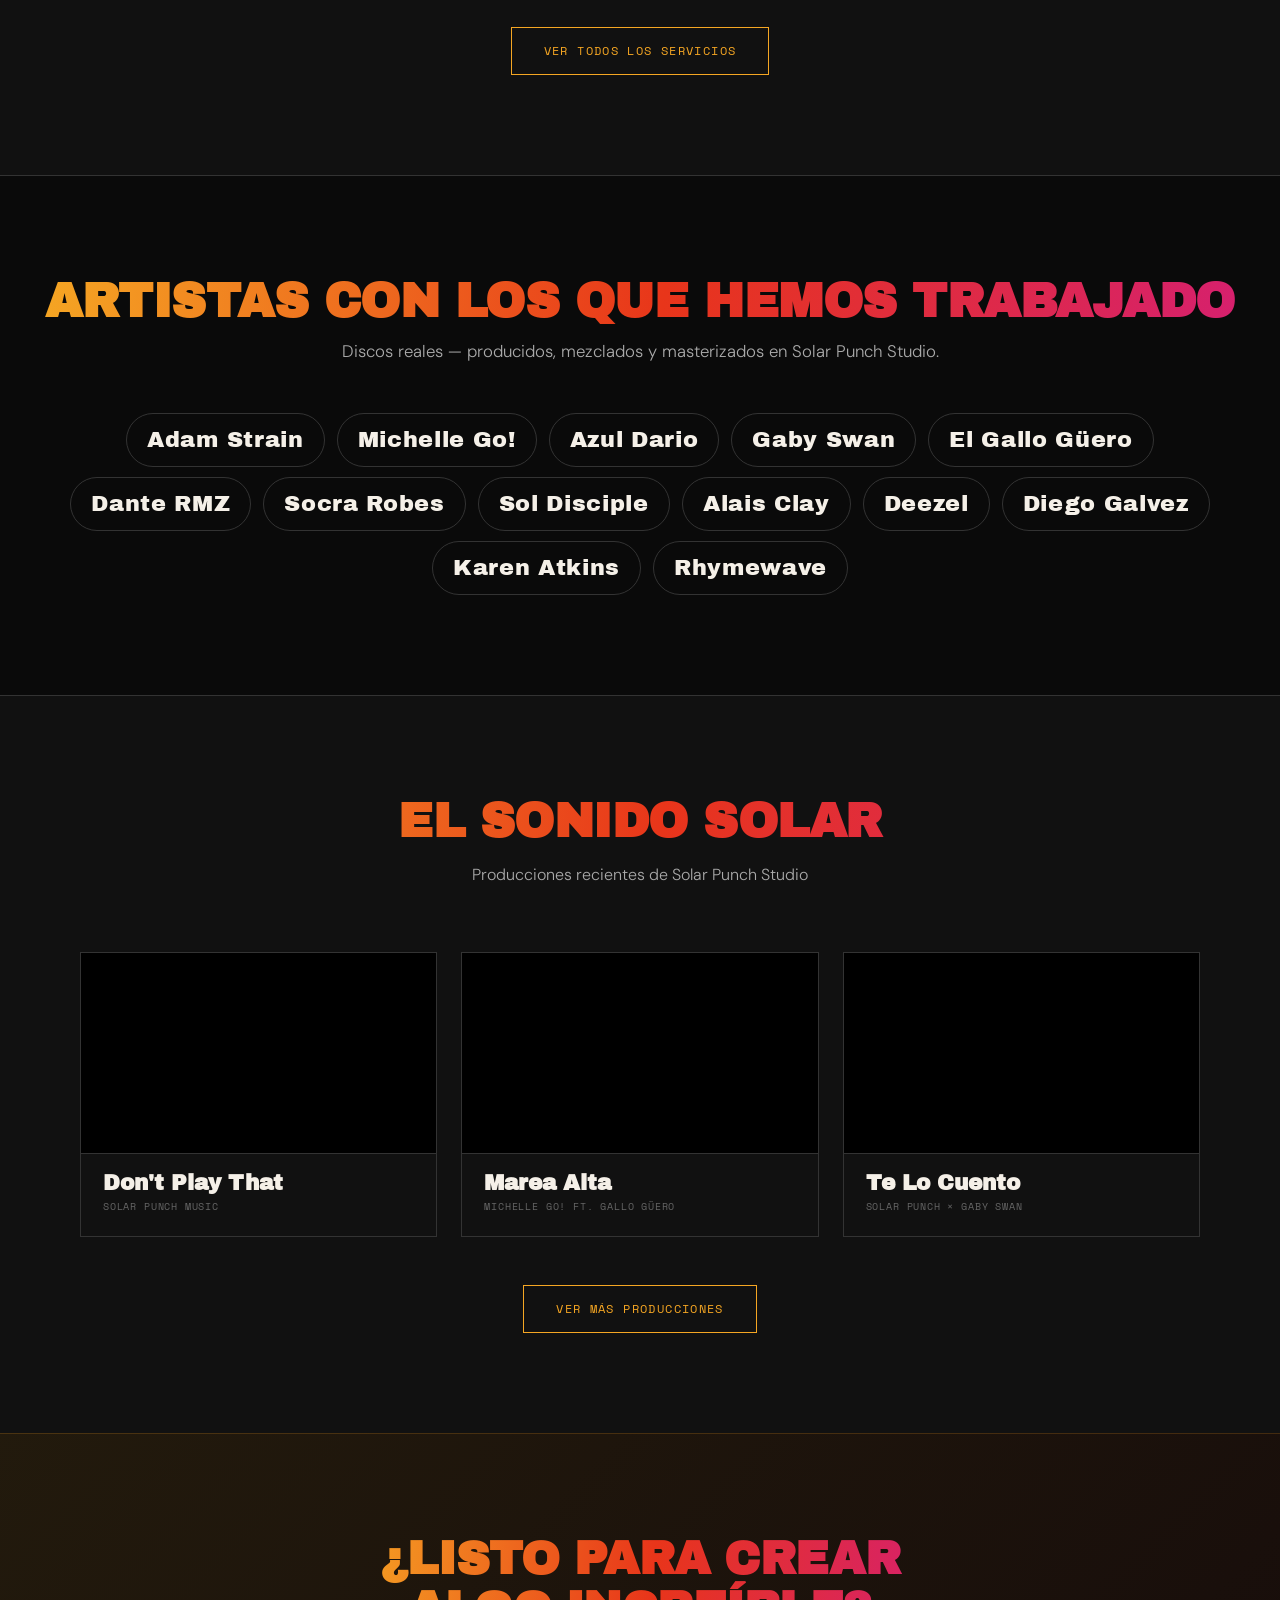
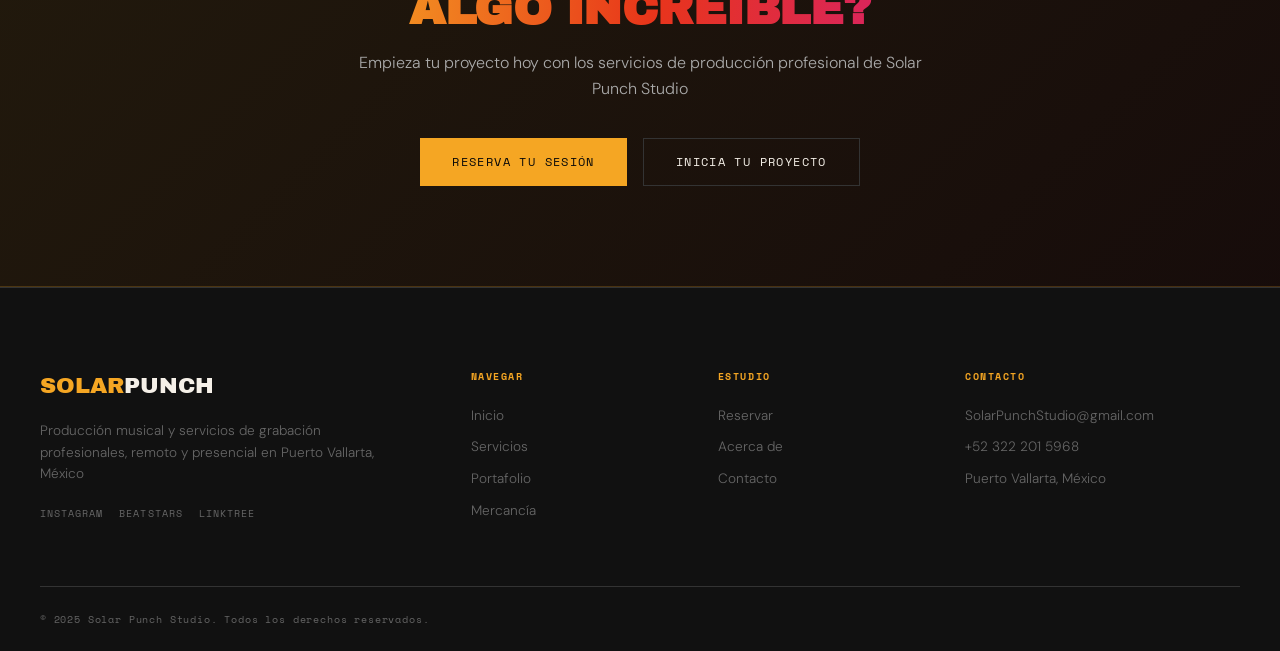
==== commit 9c25ad33: "Translate the /es/ mirror to Spanish (first pass) Full Spanish translation of all 6 pages: nav, foot" ====
--- a/files/es/index.html
+++ b/files/es/index.html
@@ -8,8 +8,8 @@
   <link rel="alternate" hreflang="en" href="https://solarpunchmusic.com/" />
   <link rel="alternate" hreflang="es" href="https://solarpunchmusic.com/es/" />
   <link rel="alternate" hreflang="x-default" href="https://solarpunchmusic.com/" />
-  <title>Mix &amp; Master for Rappers, Urban &amp; Regional Artists | Solar Punch</title>
-  <meta name="description" content="Remote mixing, mastering and production for rappers, urban and regional artists. Send your stems and sound major-label — from Puerto Vallarta, worldwide." />
+  <title>Mezcla y Master para Raperos, Urbano y Regional | Solar Punch</title>
+  <meta name="description" content="Mezcla, masterización y producción remota para artistas de rap, urbano y regional. Envía tus stems y suena a major — desde Puerto Vallarta, para todo el mundo." />
   <link rel="icon" href="../favicon.ico?v=2" sizes="any" />
   <link rel="icon" type="image/png" sizes="32x32" href="../favicon-32.png?v=2" />
   <link rel="icon" type="image/png" sizes="16x16" href="../favicon-16.png?v=2" />
@@ -59,13 +59,13 @@
       <span></span><span></span><span></span>
     </button>
     <ul class="nav-links" id="navLinks">
-      <li><a href="index.html" class="active">Home</a></li>
-      <li><a href="services.html">Services</a></li>
-      <li><a href="portfolio.html">Portfolio</a></li>
-      <li><a href="https://www.supportthecreators.com" target="_blank" rel="noopener">Merchandise</a></li>
-      <li><a href="booking.html">Booking</a></li>
-      <li><a href="about.html">Studio</a></li>
-      <li><a href="contact.html" class="nav-cta">Contact</a></li>
+      <li><a href="index.html" class="active">Inicio</a></li>
+      <li><a href="services.html">Servicios</a></li>
+      <li><a href="portfolio.html">Portafolio</a></li>
+      <li><a href="https://www.supportthecreators.com" target="_blank" rel="noopener">Mercancía</a></li>
+      <li><a href="booking.html">Reservar</a></li>
+      <li><a href="about.html">Estudio</a></li>
+      <li><a href="contact.html" class="nav-cta">Contacto</a></li>
       <li class="nav-lang"><a href="../index.html">EN</a><span class="lang-sep">/</span><span class="lang-on">ES</span></li>
     </ul>
   </nav>
@@ -80,11 +80,11 @@
       <h1 class="hero-title hero-logo">
         <img src="../logo-full.png?v=2" alt="Solar Punch Studio" width="540" height="380" />
       </h1>
-      <p class="hero-tagline">Send us your stems. <b>Sound major-label.</b></p>
-      <p class="hero-sub">Remote mixing, mastering &amp; production for rappers, urban and regional artists — from Puerto Vallarta to anywhere.</p>
+      <p class="hero-tagline">Envíanos tus stems. <b>Suena a major.</b></p>
+      <p class="hero-sub">Mezcla, masterización y producción remota para artistas de rap, urbano y regional — desde Puerto Vallarta a cualquier parte.</p>
       <div class="hero-actions">
-        <a href="contact.html" class="btn btn-primary">Send Your Track</a>
-        <a href="services.html" class="btn btn-ghost">Explore Services</a>
+        <a href="contact.html" class="btn btn-primary">Envía tu Track</a>
+        <a href="services.html" class="btn btn-ghost">Ver Servicios</a>
       </div>
     </div>
   </section>
@@ -93,41 +93,41 @@
   <div class="band-soft">
   <section class="section services-preview">
     <div class="section-header">
-      <h2 class="section-title">Online Services</h2>
-      <p class="section-sub">Professional production services delivered remotely, fast</p>
+      <h2 class="section-title">Servicios Online</h2>
+      <p class="section-sub">Servicios de producción profesional, entregados rápido y de forma remota</p>
     </div>
     <div class="services-grid">
       <div class="service-card">
         <div class="service-num">01</div>
-        <h3>Industry-Ready Mastering</h3>
-        <p>Make your mix translate everywhere: louder, clearer, tighter — without killing the vibe.</p>
+        <h3>Masterización Lista para la Industria</h3>
+        <p>Haz que tu mezcla funcione en todos lados: más fuerte, más clara, más definida — sin matar el vibe.</p>
         <div class="service-price">$100</div>
-        <a href="services.html" class="service-link">Learn more →</a>
+        <a href="services.html" class="service-link">Saber más →</a>
       </div>
       <div class="service-card">
         <div class="service-num">02</div>
-        <h3>Vocal Tuning + Timing</h3>
-        <p>Clean pitch + tight timing that sits in the pocket — natural, not robotic.</p>
+        <h3>Afinación + Timing Vocal</h3>
+        <p>Afinación limpia + timing preciso que cae en el pocket — natural, no robótico.</p>
         <div class="service-price">$50</div>
-        <a href="services.html" class="service-link">Learn more →</a>
+        <a href="services.html" class="service-link">Saber más →</a>
       </div>
       <div class="service-card featured">
         <div class="service-num">03</div>
-        <h3>Mix &amp; Master</h3>
-        <p>Release-ready sound: purposeful mix + cohesive master. The full treatment.</p>
+        <h3>Mezcla y Master</h3>
+        <p>Sonido listo para lanzar: mezcla con intención + master cohesivo. El tratamiento completo.</p>
         <div class="service-price">$400</div>
-        <a href="services.html" class="service-link">Learn more →</a>
+        <a href="services.html" class="service-link">Saber más →</a>
       </div>
       <div class="service-card">
         <div class="service-num">04</div>
-        <h3>AI-Powered Music Creation</h3>
-        <p>Fast, usable music drafts: 2 versions (A/B) + final bounce of chosen version.</p>
+        <h3>Creación Musical con IA</h3>
+        <p>Bocetos musicales rápidos y usables: 2 versiones (A/B) + bounce final de la elegida.</p>
         <div class="service-price">$50</div>
-        <a href="services.html" class="service-link">Learn more →</a>
+        <a href="services.html" class="service-link">Saber más →</a>
       </div>
     </div>
     <div class="section-cta">
-      <a href="services.html" class="btn btn-outline">View All Services</a>
+      <a href="services.html" class="btn btn-outline">Ver Todos los Servicios</a>
     </div>
   </section>
   </div>
@@ -135,8 +135,8 @@
   <!-- TRUSTED BY -->
   <section class="trusted">
     <div class="trusted-inner">
-      <h2 class="section-title">Artists We've Worked With</h2>
-      <p class="trusted-lead">Real records — produced, mixed and mastered at Solar Punch Studio.</p>
+      <h2 class="section-title">Artistas con los que Hemos Trabajado</h2>
+      <p class="trusted-lead">Discos reales — producidos, mezclados y masterizados en Solar Punch Studio.</p>
       <div class="artist-strip">
         <span>Adam Strain</span>
         <span>Michelle Go!</span>
@@ -159,8 +159,8 @@
   <div class="band-soft">
   <section class="section portfolio-preview">
     <div class="section-header">
-      <h2 class="section-title">The Solar Sound</h2>
-      <p class="section-sub">Recent productions from Solar Punch Studio</p>
+      <h2 class="section-title">El Sonido Solar</h2>
+      <p class="section-sub">Producciones recientes de Solar Punch Studio</p>
     </div>
     <div class="portfolio-grid">
       <div class="sound-card">
@@ -192,7 +192,7 @@
       </div>
     </div>
     <div class="section-cta">
-      <a href="portfolio.html" class="btn btn-outline">View More Productions</a>
+      <a href="portfolio.html" class="btn btn-outline">Ver Más Producciones</a>
     </div>
   </section>
   </div>
@@ -200,11 +200,11 @@
   <!-- CTA BANNER -->
   <section class="cta-banner">
     <div class="cta-banner-inner">
-      <h2>Ready to Create Something Amazing?</h2>
-      <p>Start your project today with Solar Punch Studio's professional production services</p>
+      <h2>¿Listo para Crear Algo Increíble?</h2>
+      <p>Empieza tu proyecto hoy con los servicios de producción profesional de Solar Punch Studio</p>
       <div class="cta-actions">
-        <a href="booking.html" class="btn btn-primary">Book Studio Time</a>
-        <a href="contact.html" class="btn btn-ghost">Start a Project</a>
+        <a href="booking.html" class="btn btn-primary">Reserva tu Sesión</a>
+        <a href="contact.html" class="btn btn-ghost">Inicia tu Proyecto</a>
       </div>
     </div>
   </section>
@@ -214,7 +214,7 @@
     <div class="footer-inner">
       <div class="footer-brand">
         <span class="logo-solar">SOLAR</span><span class="logo-punch">PUNCH</span>
-        <p>Professional music production and recording services delivered remotely &amp; in person in Puerto Vallarta, MX</p>
+        <p>Producción musical y servicios de grabación profesionales, remoto y presencial en Puerto Vallarta, México</p>
         <div class="footer-social">
           <a href="https://instagram.com/solarpunchstudio" target="_blank" rel="noopener">Instagram</a>
           <a href="https://beatstars.com/SolarPunchStudio" target="_blank" rel="noopener">BeatStars</a>
@@ -222,33 +222,33 @@
         </div>
       </div>
       <div class="footer-col">
-        <h5>Navigate</h5>
+        <h5>Navegar</h5>
         <ul>
-          <li><a href="index.html">Home</a></li>
-          <li><a href="services.html">Services</a></li>
-          <li><a href="portfolio.html">Portfolio</a></li>
-          <li><a href="https://www.supportthecreators.com" target="_blank" rel="noopener">Merchandise</a></li>
+          <li><a href="index.html">Inicio</a></li>
+          <li><a href="services.html">Servicios</a></li>
+          <li><a href="portfolio.html">Portafolio</a></li>
+          <li><a href="https://www.supportthecreators.com" target="_blank" rel="noopener">Mercancía</a></li>
         </ul>
       </div>
       <div class="footer-col">
-        <h5>Studio</h5>
+        <h5>Estudio</h5>
         <ul>
-          <li><a href="booking.html">Booking</a></li>
-          <li><a href="about.html">About</a></li>
-          <li><a href="contact.html">Contact</a></li>
+          <li><a href="booking.html">Reservar</a></li>
+          <li><a href="about.html">Acerca de</a></li>
+          <li><a href="contact.html">Contacto</a></li>
         </ul>
       </div>
       <div class="footer-col">
-        <h5>Contact</h5>
+        <h5>Contacto</h5>
         <ul>
           <li><a href="mailto:SolarPunchStudio@gmail.com">SolarPunchStudio@gmail.com</a></li>
           <li><a href="https://wa.me/523222015968" target="_blank" rel="noopener">+52 322 201 5968</a></li>
-          <li>Puerto Vallarta, Mexico</li>
+          <li>Puerto Vallarta, México</li>
         </ul>
       </div>
     </div>
     <div class="footer-bottom">
-      <p>© 2025 Solar Punch Studio. All rights reserved.</p>
+      <p>© 2025 Solar Punch Studio. Todos los derechos reservados.</p>
     </div>
   </footer>
 
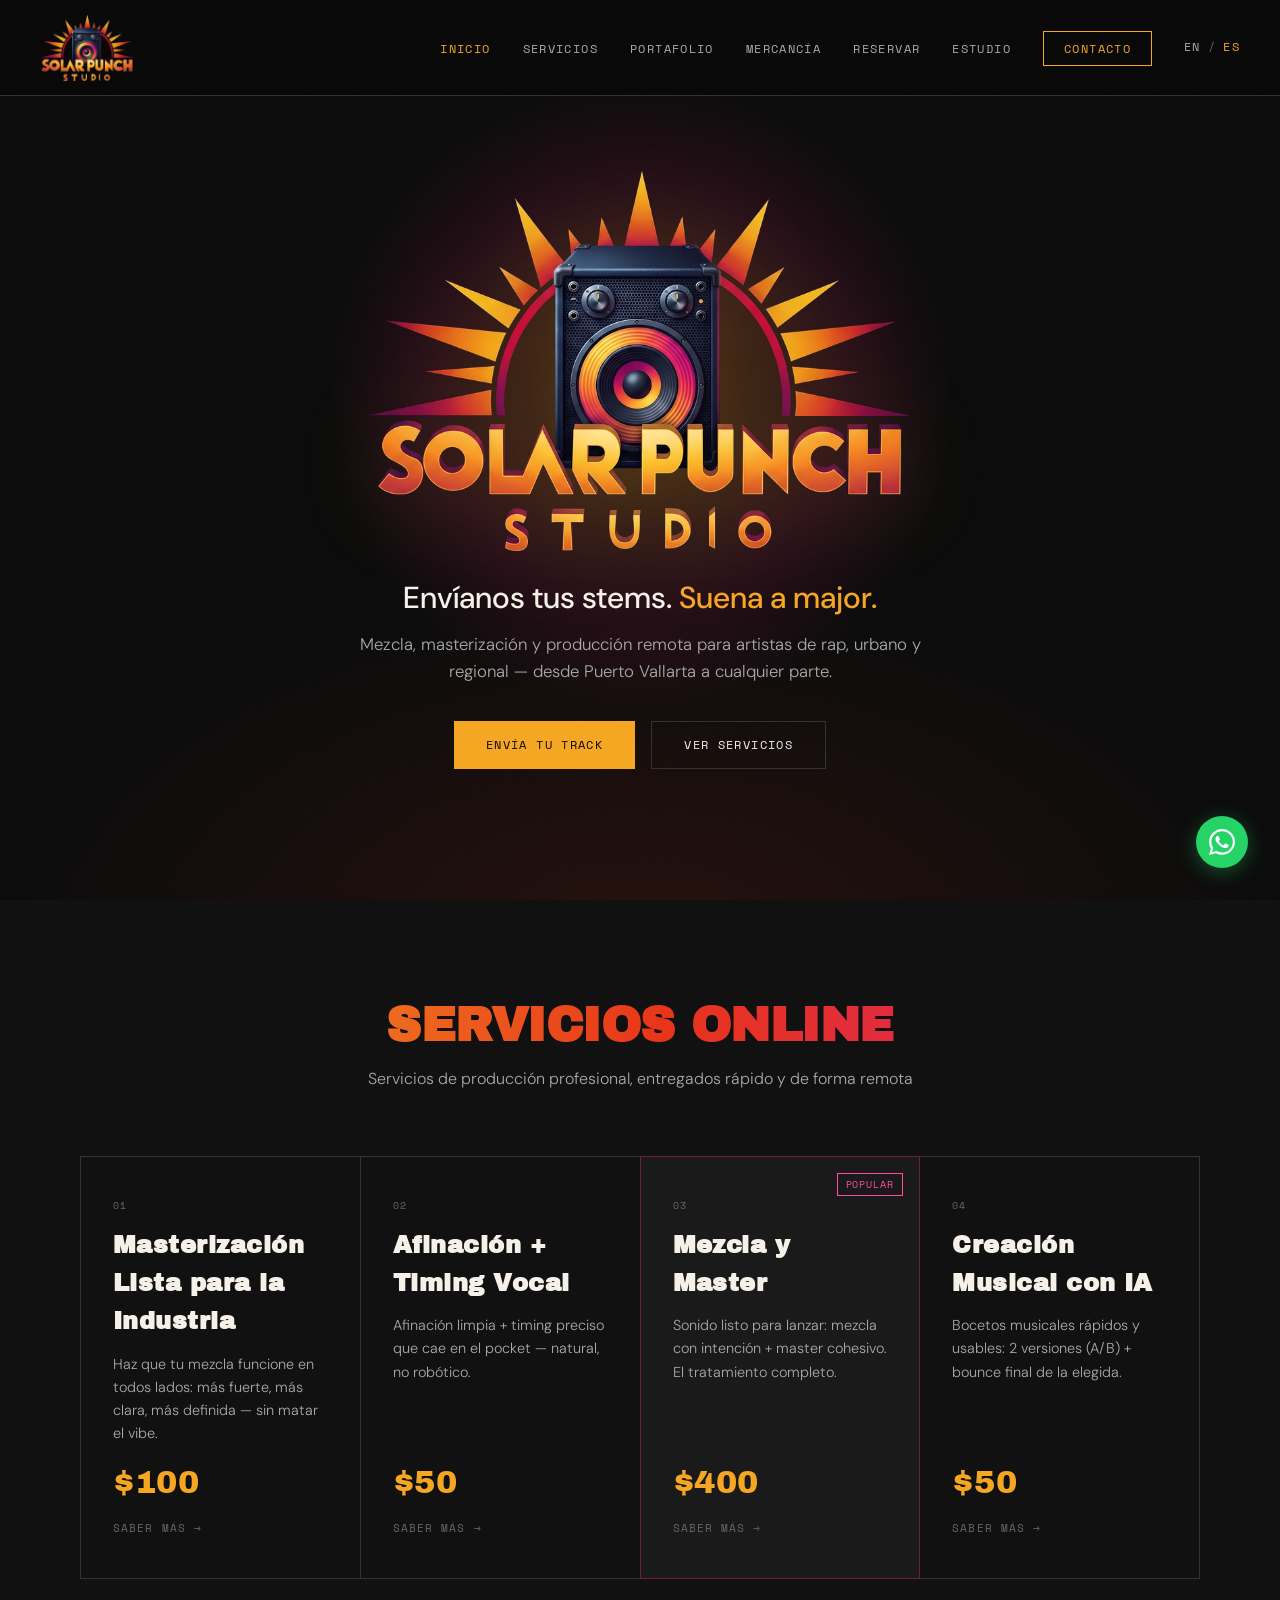
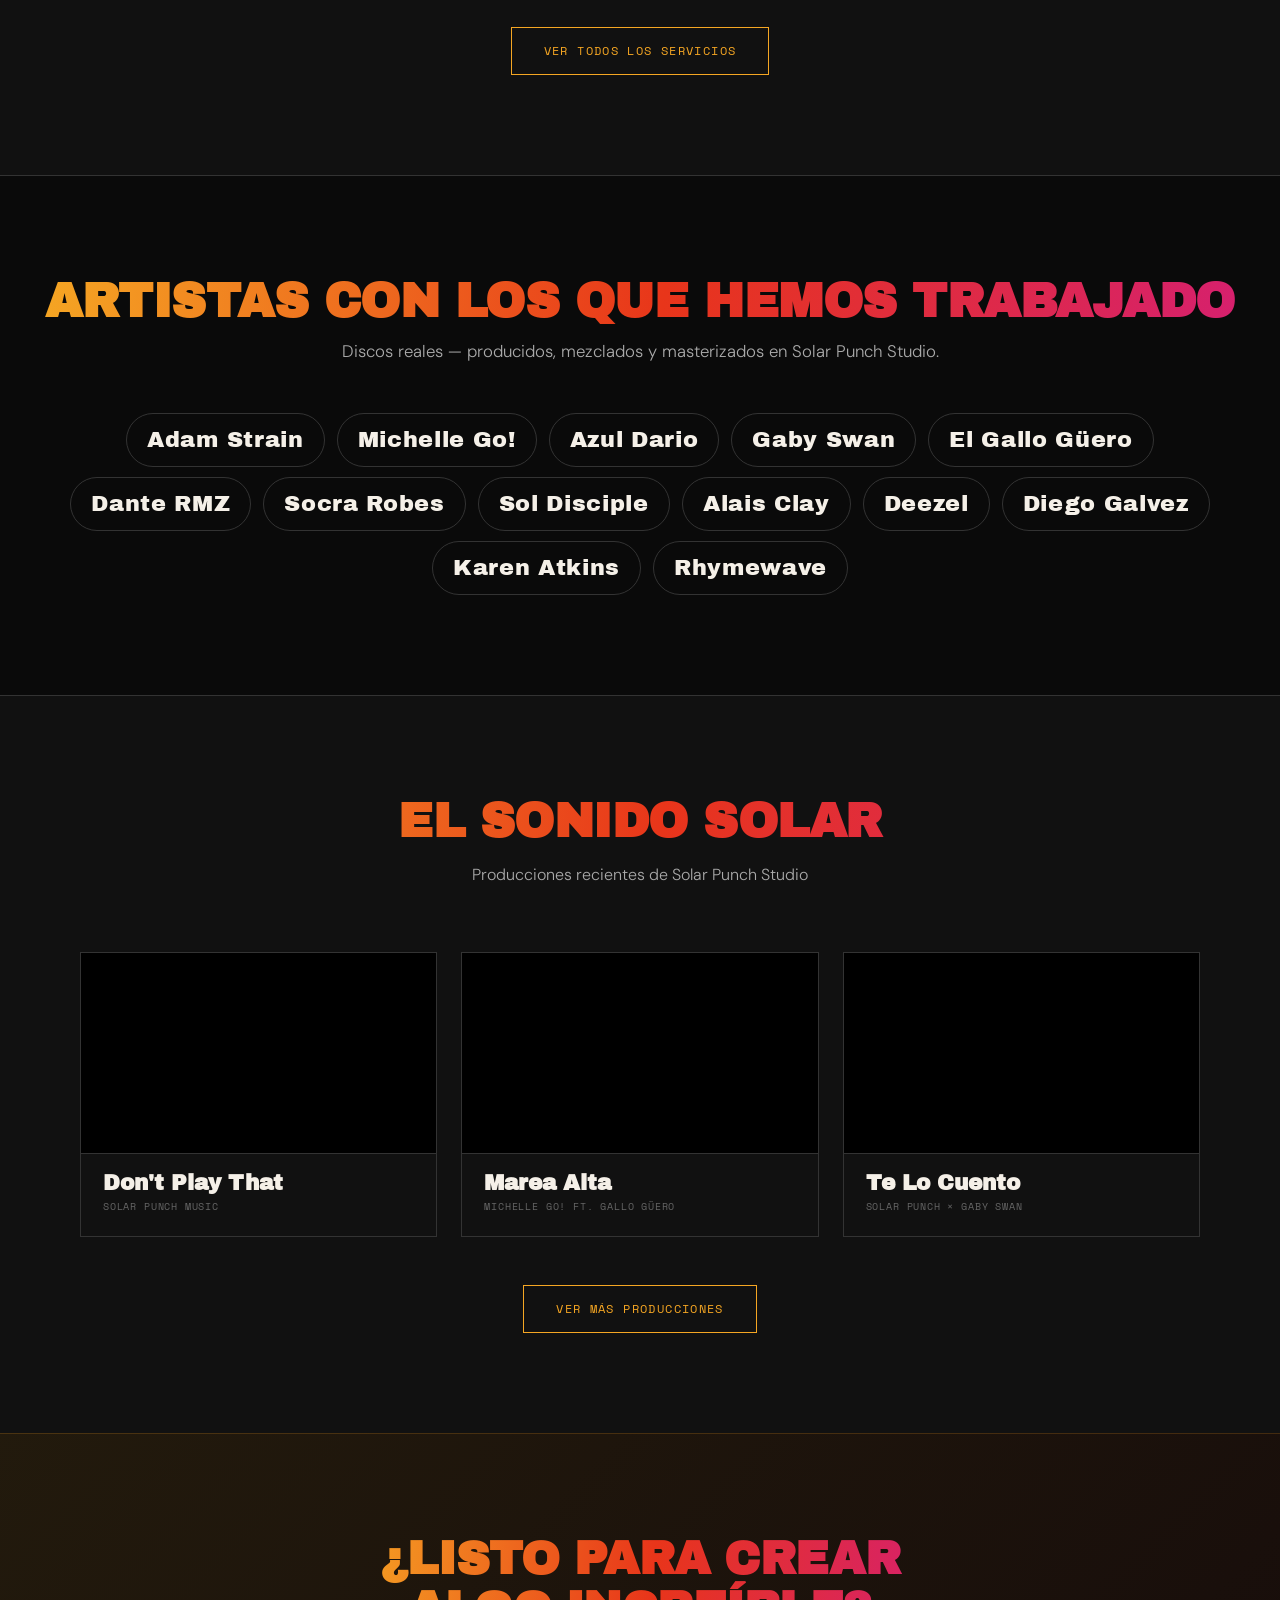
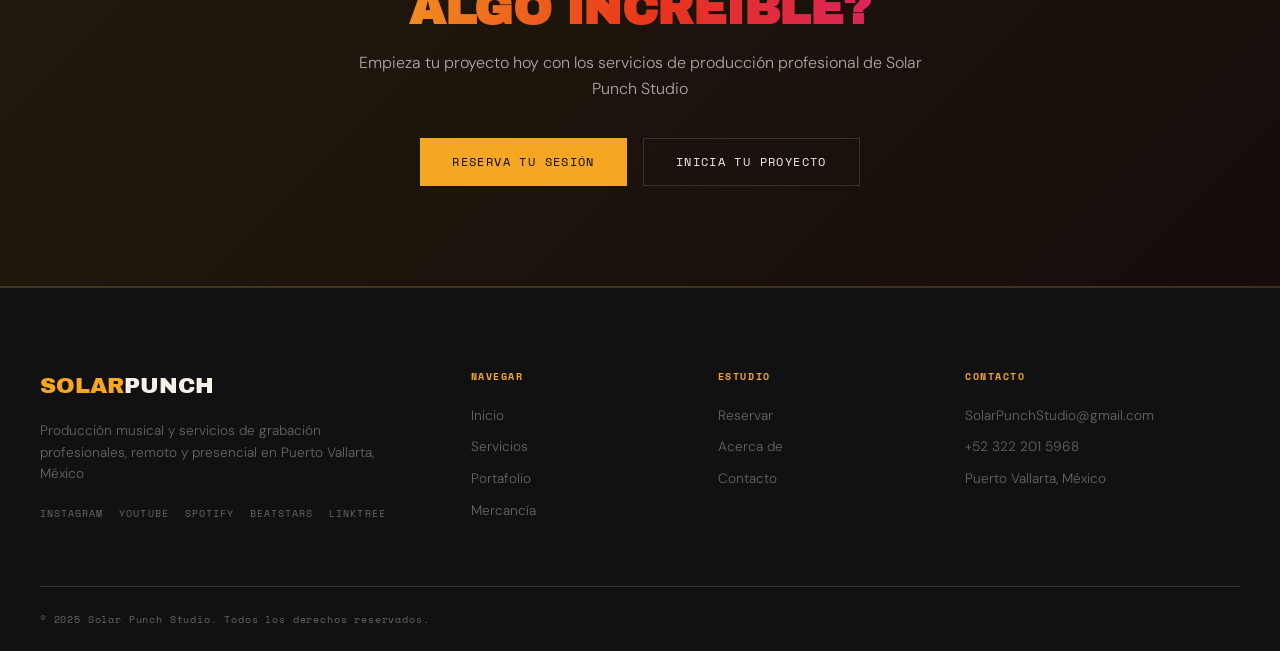
==== commit 70aa6cfd: "Add YouTube + Spotify to footer social links (all pages, EN + ES) Co-Authored-By: Claude Opus 4.8 <n" ====
--- a/files/es/index.html
+++ b/files/es/index.html
@@ -217,6 +217,8 @@
         <p>Producción musical y servicios de grabación profesionales, remoto y presencial en Puerto Vallarta, México</p>
         <div class="footer-social">
           <a href="https://instagram.com/solarpunchstudio" target="_blank" rel="noopener">Instagram</a>
+          <a href="https://www.youtube.com/@SolarPunch" target="_blank" rel="noopener">YouTube</a>
+          <a href="https://open.spotify.com/artist/36GVCYs6DT2NwsbfyFRiIb" target="_blank" rel="noopener">Spotify</a>
           <a href="https://beatstars.com/SolarPunchStudio" target="_blank" rel="noopener">BeatStars</a>
           <a href="https://linktr.ee/SolarPunch" target="_blank" rel="noopener">Linktree</a>
         </div>
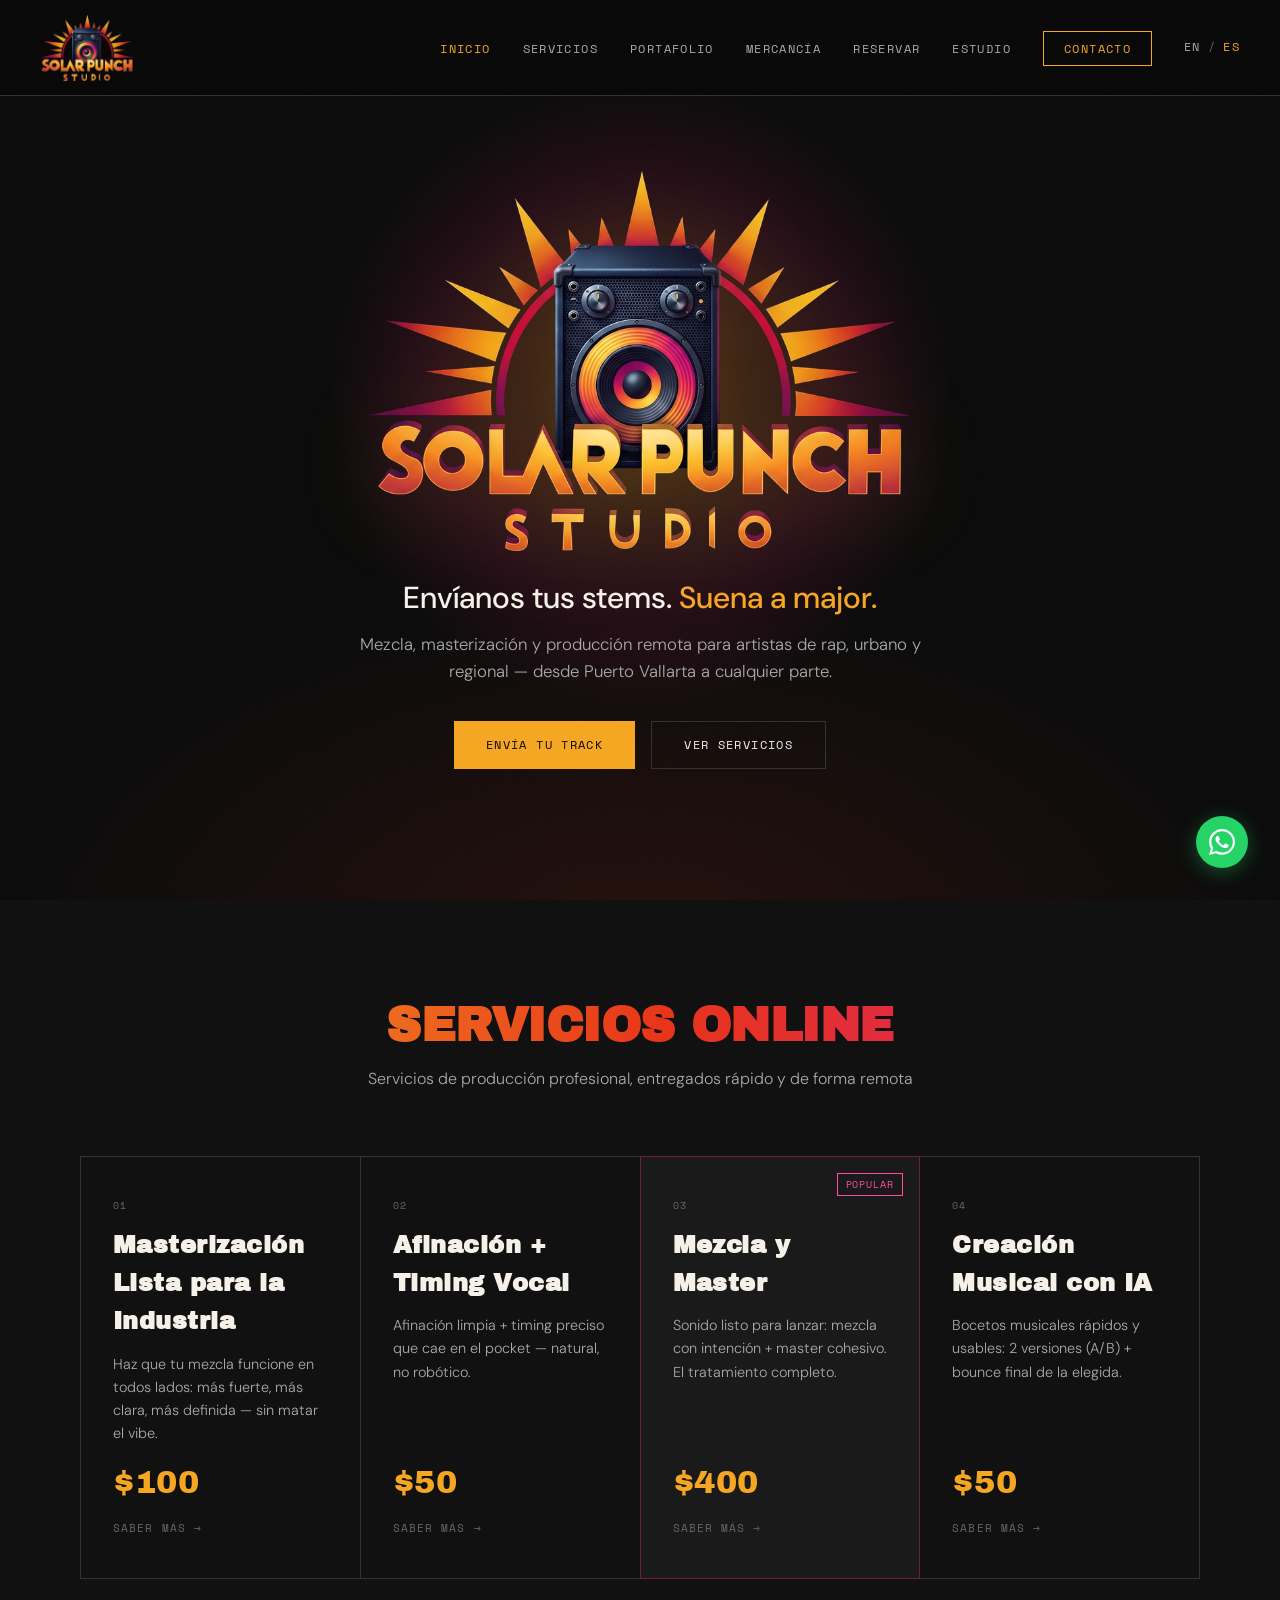
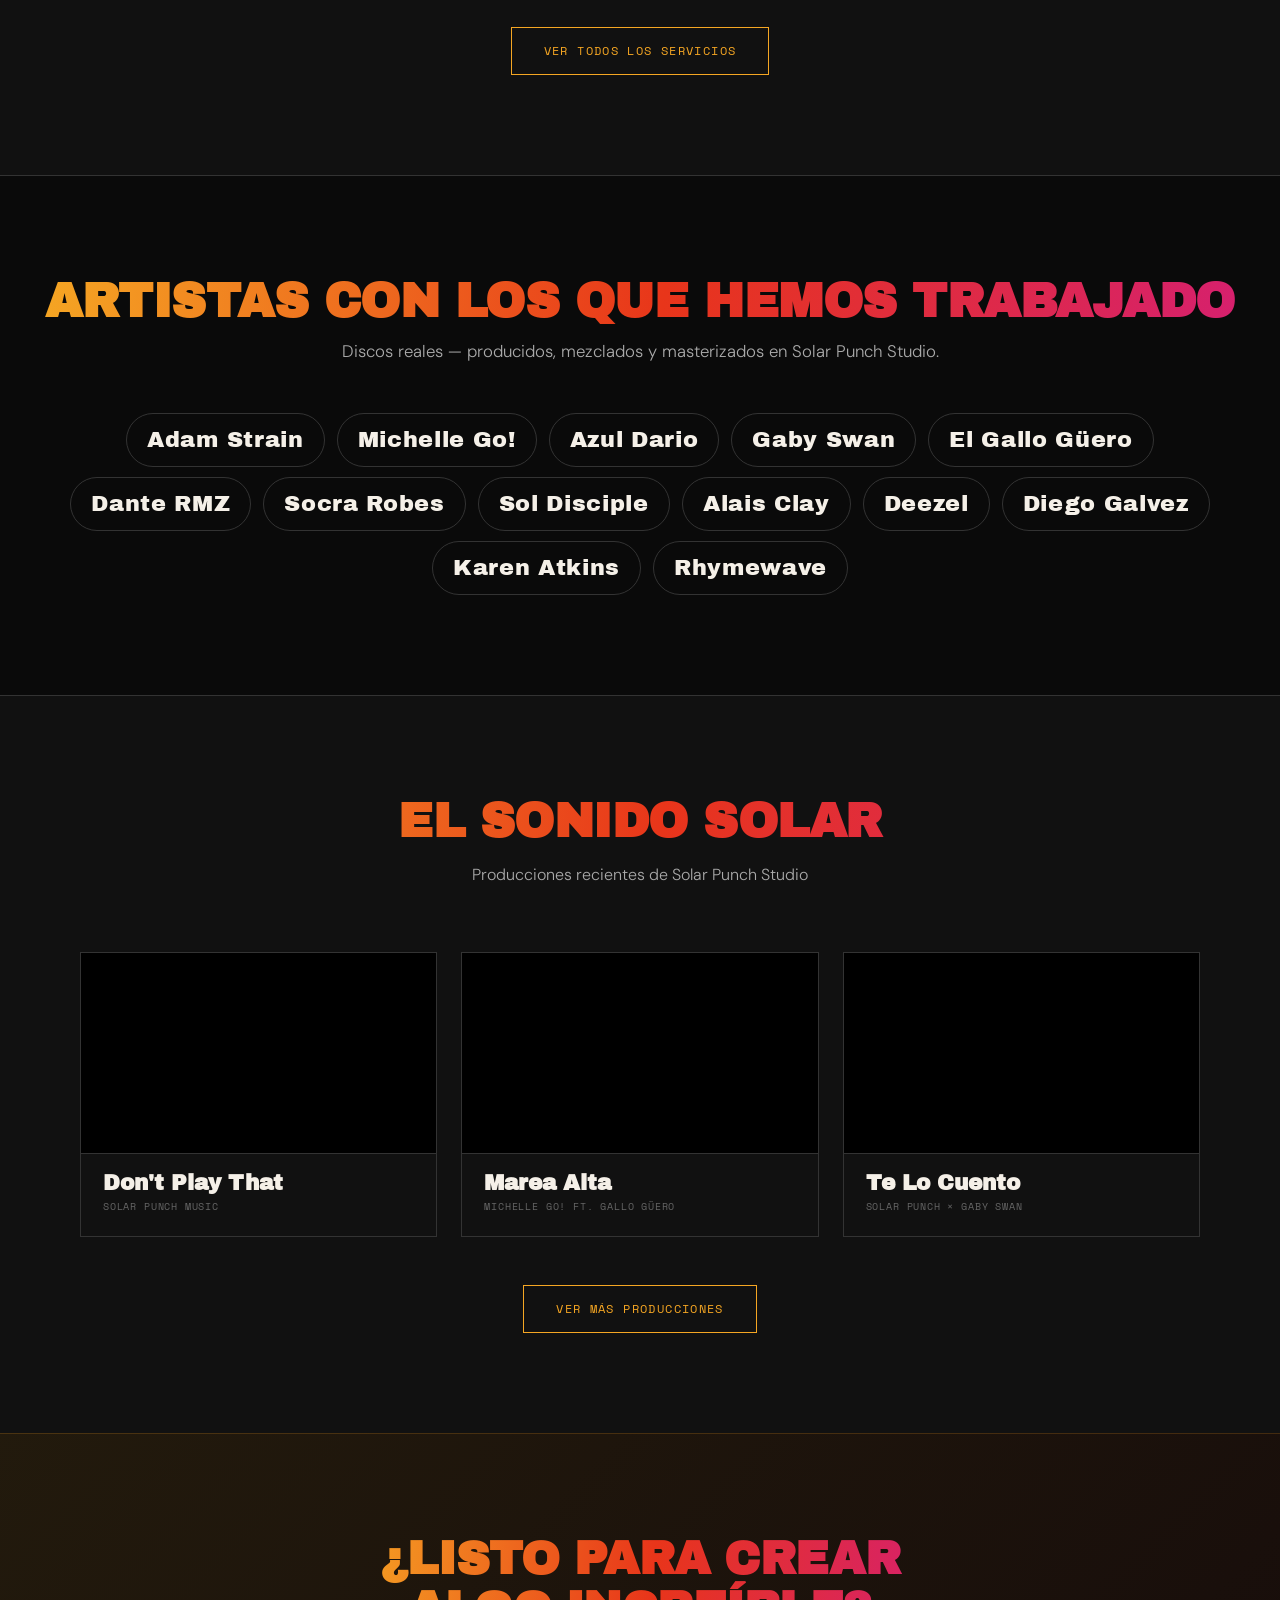
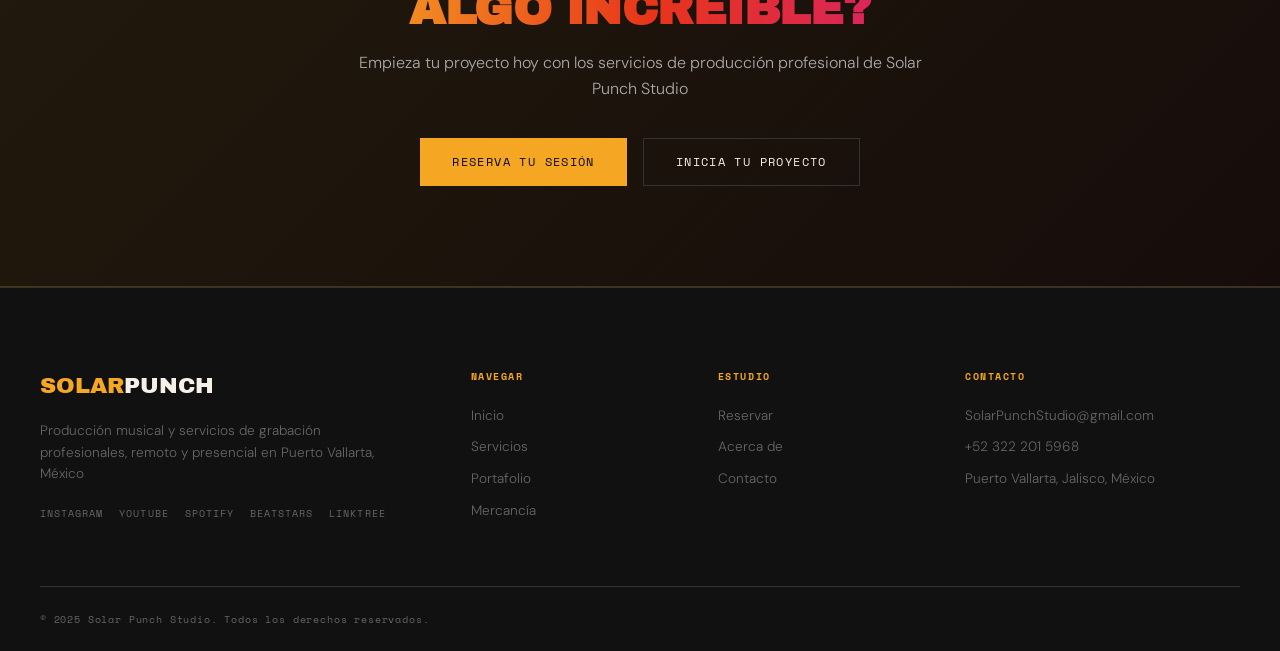
==== commit d2f2b167: "Add LocalBusiness schema (JSON-LD) + footer NAP consistency - LocalBusiness/RecordingStudio JSON-LD " ====
--- a/files/es/index.html
+++ b/files/es/index.html
@@ -47,6 +47,47 @@
     }
     .artist-strip span:hover { border-color: var(--sun); color: var(--sun); }
   </style>
+  <script type="application/ld+json">
+{
+  "@context": "https://schema.org",
+  "@type": "LocalBusiness",
+  "@id": "https://solarpunchmusic.com/#studio",
+  "name": "Solar Punch Studio",
+  "description": "Remote and in-person music production, recording, mixing and mastering for rappers, urban and regional artists. Based in Puerto Vallarta, working worldwide.",
+  "url": "https://solarpunchmusic.com/",
+  "logo": "https://solarpunchmusic.com/logo-full.png",
+  "image": "https://solarpunchmusic.com/logo-full.png",
+  "email": "SolarPunchStudio@gmail.com",
+  "telephone": "+52 322 201 5968",
+  "priceRange": "$$",
+  "knowsLanguage": [
+    "en",
+    "es"
+  ],
+  "address": {
+    "@type": "PostalAddress",
+    "addressLocality": "Puerto Vallarta",
+    "addressRegion": "Jalisco",
+    "addressCountry": "MX"
+  },
+  "geo": {
+    "@type": "GeoCoordinates",
+    "latitude": 20.6534,
+    "longitude": -105.2253
+  },
+  "areaServed": [
+    "Puerto Vallarta",
+    "Worldwide"
+  ],
+  "sameAs": [
+    "https://instagram.com/solarpunchstudio",
+    "https://www.youtube.com/@SolarPunch",
+    "https://open.spotify.com/artist/36GVCYs6DT2NwsbfyFRiIb",
+    "https://beatstars.com/SolarPunchStudio",
+    "https://linktr.ee/SolarPunch"
+  ]
+}
+  </script>
 </head>
 <body>
 
@@ -245,7 +286,7 @@
         <ul>
           <li><a href="mailto:SolarPunchStudio@gmail.com">SolarPunchStudio@gmail.com</a></li>
           <li><a href="https://wa.me/523222015968" target="_blank" rel="noopener">+52 322 201 5968</a></li>
-          <li>Puerto Vallarta, México</li>
+          <li>Puerto Vallarta, Jalisco, México</li>
         </ul>
       </div>
     </div>
